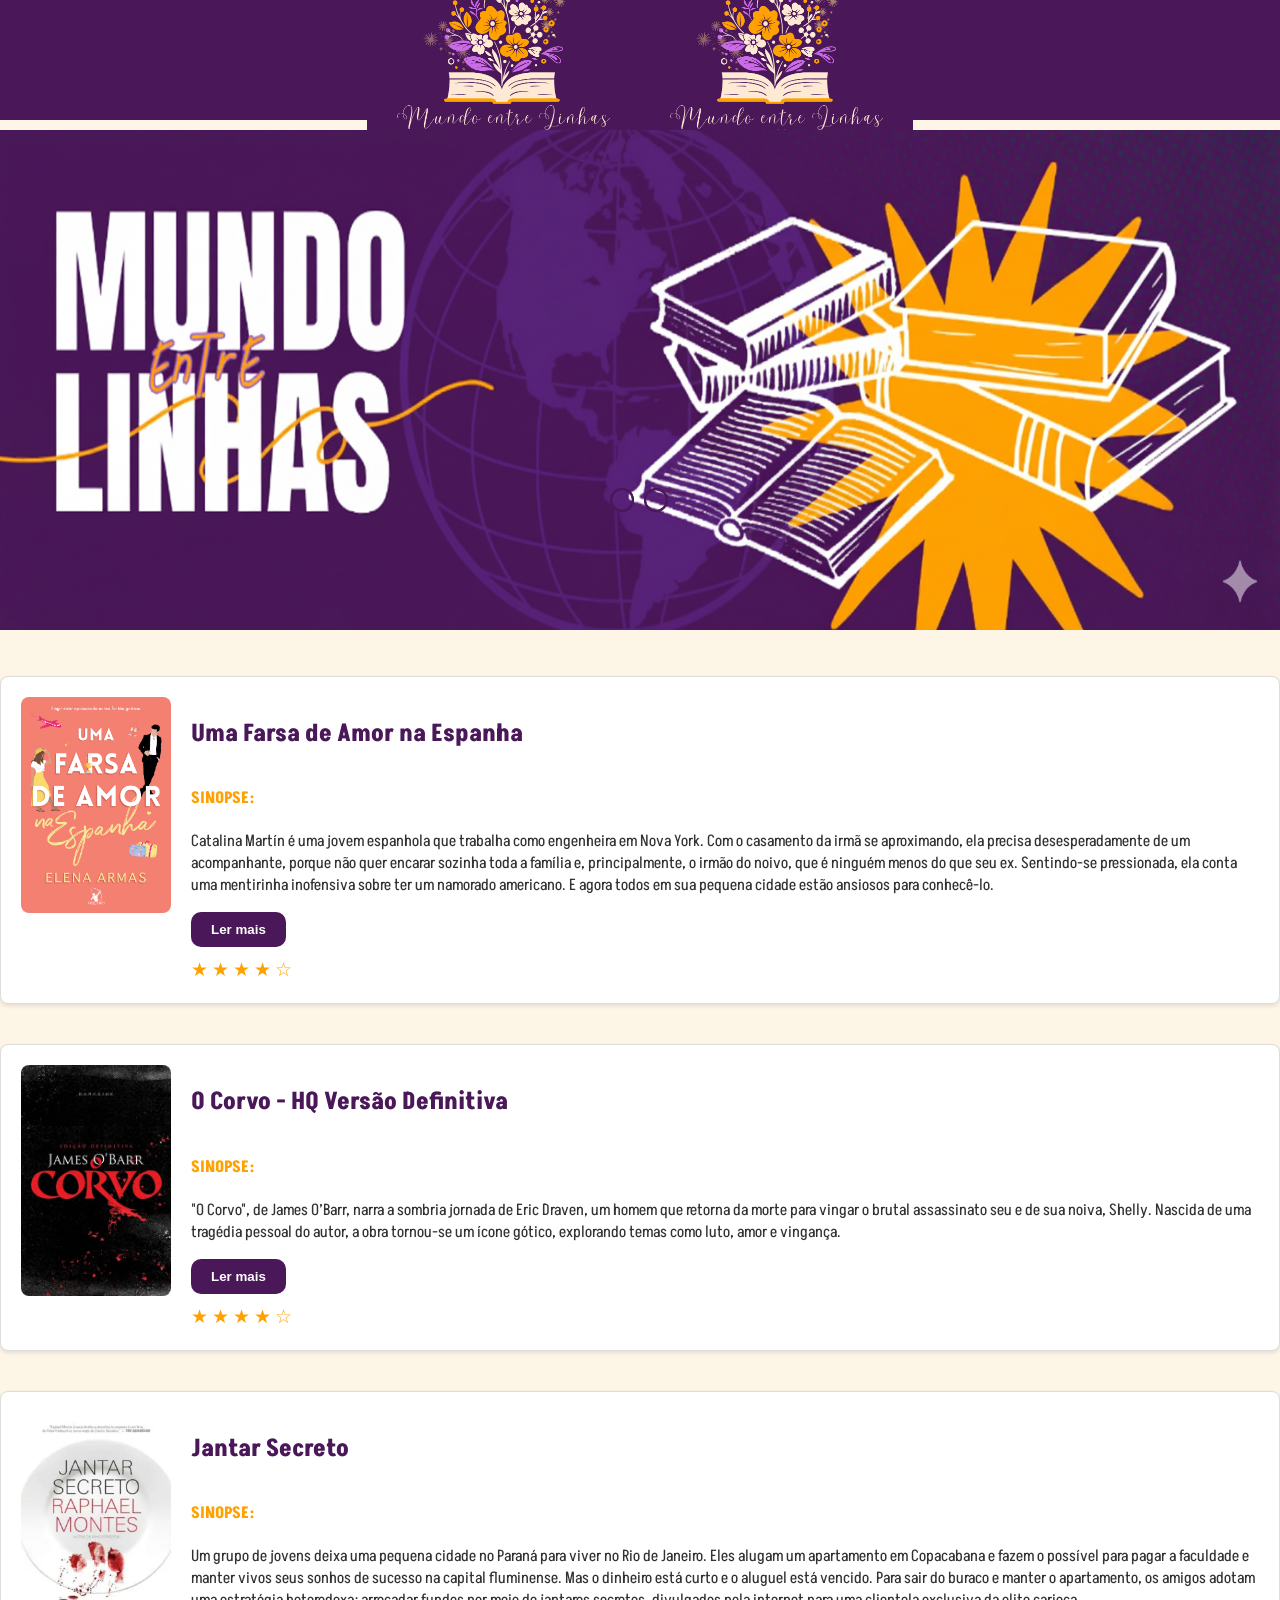
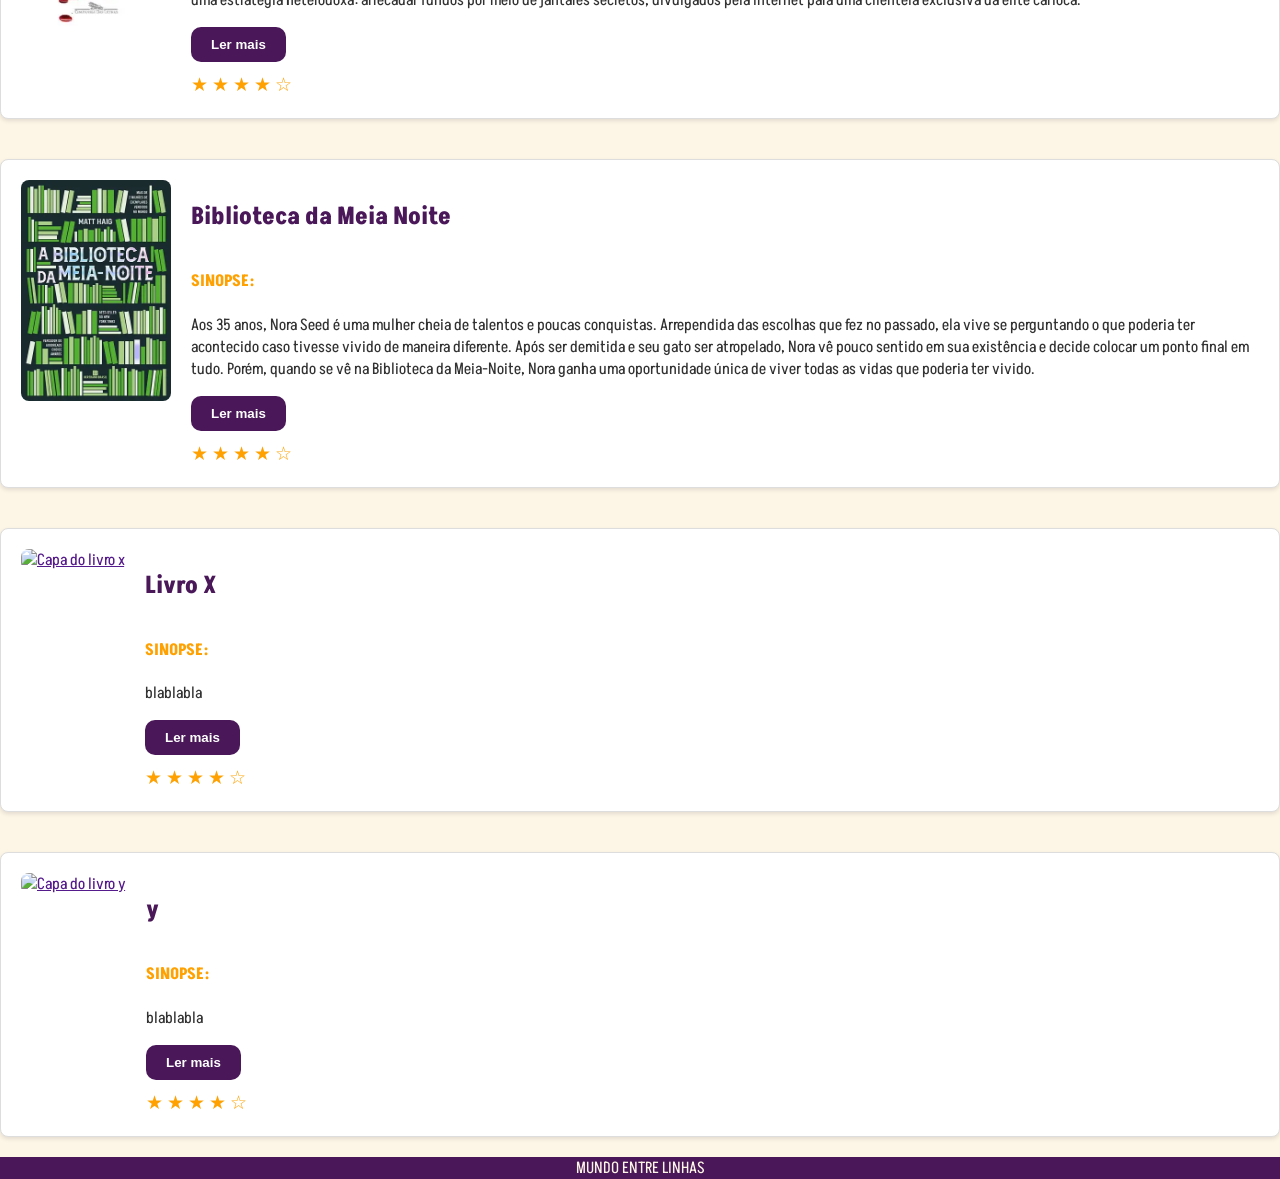
==== livros/index.html @ 753eae15 "Pagina inicial" ====
<!DOCTYPE html>
<html lang="pt-BR">
<head>
    <meta charset="UTF-8">
    <meta name="viewport" content="width=device-width, initial-scale=1.0">
    <title>Mundo Entre Linhas</title>
    <link rel="stylesheet" href="mundo.css">
    <link rel="icon" href="../img/favicon.png">  <!--FAVICON-->
</head>
<body>


    <header>
        <div class="header-content">
            <img src="../img/logo.png" alt="logoheader" class="logo">
            <img src="../img/logo.png" alt="logoheader" class="logo">
        </div>
    </header>


    <!-- Slider -->
    <section class="slider">
        <div class="slider-content">
          <input type="radio" name="btn-radio" id="radio1">
          <input type="radio" name="btn-radio" id="radio2">
          <input type="radio" name="btn-radio" id="radio3">
   
          <div class="slide-box primeiro">
            <img class="img-desktop" src="../img/Carrossel 1.png" alt="slide 1">
            <img class="img-mobile" src="../img/Carrossel 1.jpeg" alt="slide 1">
          </div>
   
          <div class="slide-box">
            <img class="img-desktop" src="../img/Carrossel 2.jpeg" alt="slide 2">
            <img class="img-mobile" src="../img/Carrossel 2.jpeg" alt="slide 2">
          </div>


          <div class="slide-box">
            <img class="img-desktop" src="../img/Carrossel.jpeg" alt="slide 3">
            <img class="img-mobile" src="../img/Carrossel.jpeg" alt="slide 3">
          </div>
   
          <div class="nav-auto">
            <div class="auto-btn1"></div>
            <div class="auto-btn2"></div>
            <div class="auto-btn3"></div>
          </div>
   
          <div class="nav-manual">
            <label for="radio1" class="manual-btn"></label>
            <label for="radio2" class="manual-btn"></label>
            <label for="radio3" class="manual-btn"></label>
          </div>
        </div>
    </section>


    <div class="container">


<!-- Primeiro livro -->
<div class="book">
    <a href="https://www.amazon.com.br/farsa-amor-Espanha-Sucesso-TikTok/dp/6555652977"><img src="../img/Uma farsa de amor na espanha.png" alt="Capa do livro Uma Farsa de Amor na Espanha"></a>
    <div class="book-content">
        <h2 class="book-title">Uma Farsa de Amor na Espanha</h2>
        <p class="book-description">
            <h4>SINOPSE:</h4>
            Catalina Martín é uma jovem espanhola que trabalha como engenheira em Nova York. Com o casamento da irmã se aproximando, ela precisa desesperadamente de um acompanhante, porque não quer encarar sozinha 
            toda a família e, principalmente, o irmão do noivo, que é ninguém menos do que seu ex.
            <span class="extra-content"> Sentindo-se pressionada, ela conta uma mentirinha inofensiva sobre ter um namorado americano. E agora todos em sua pequena cidade estão ansiosos para conhecê-lo.</span>
            <div id="aparecer" style="display: none;">Lina tem apenas um mês para encontrar alguém disposto a cruzar o Atlântico com ela e participar da sua farsa. Mesmo assim, quando Aaron Blackford, seu colega de trabalho, se candidata à vaga de namorado de faz de conta, ela se recusa a aceitar. Embora ele seja alto, charmoso e lindo de morrer, também é condescendente, exasperante e insuportável.</div>
<!--ARRUMAR O ID APARECER PARA QUE APAREÇA SÓ DEPOIS QUE A PESSOA CLICAR NO BOTÃO!-->
        </p>
        <button class="read-more" onclick='minhafuncao()'>Ler mais</button>
        <div class="stars">&#9733; &#9733; &#9733; &#9733; &#9734;</div>
    </div>
</div>
   
        <!-- Segundo livro -->
        <div class="book">
            <a href="https://www.amazon.com.br/Corvo-Edi%C3%A7%C3%A3o-Definitiva-James-Obarr/dp/859454118X"><img src="../img/O corvo.jpeg" alt="Capa do livro O Corvo"></a>
            <div class="book-content">
                <h2 class="book-title">O Corvo - HQ Versão Definitiva</h2>
                <p class="book-description">
                    <h4>SINOPSE:</h4>
                    "O Corvo", de James O’Barr, narra a sombria jornada de Eric Draven, um homem que retorna da morte para vingar o brutal assassinato seu e de sua noiva, Shelly. 
                    Nascida de uma tragédia pessoal do autor, a obra tornou-se um ícone gótico, explorando temas como luto, amor e vingança.
                    <div id="aparecer2" style="display: none;" > A mística da HQ foi amplificada pela trágica morte do ator Brandon Lee durante as filmagens da sua adaptação para o cinema. Esta "Edição Definitiva" é a versão mais completa do clássico, reunindo a história original, trinta páginas de artes inéditas e uma sequência que o autor não havia incluído na primeira publicação. 
                      É a oportunidade ideal para conhecer ou revisitar esta poderosa e melancólica história sobre a força do amor verdadeiro contra a morte.</div>
                </p>
                <button class="read-more" onclick='minhafuncao2()'>Ler mais</button>
                <div class="stars">&#9733; &#9733; &#9733; &#9733; &#9734;</div>
            </div>
        </div>
   
        <!-- Terceiro livro -->
        <div class="book">
            <a href="https://www.amazon.com.br/Jantar-secreto-Raphael-Montes/dp/8535928359/ref=mp_s_a_1_1?adgrpid=123641318521&dib=eyJ2IjoiMSJ9.0y3mmmr0ky6iMopE4E4yKA.qjTxJ8LO-Sf-I7RsNr-LJVoPY7rLSDq-4Od5zRXhsLQ&dib_tag=se&hvadid=595806521001&hvdev=m&hvlocphy=1001776&hvnetw=g&hvqmt=e&hvrand=2717986460272836372&hvtargid="><img src="../img/Jantar Secreto.webp" alt="Capa do liro Jantar Secreto"></a>
            <div class="book-content">
                <h2 class="book-title">Jantar Secreto</h2>
                <p class="book-description">
                    <h4>SINOPSE:</h4>
                    Um grupo de jovens deixa uma pequena cidade no Paraná para viver no Rio de Janeiro. Eles alugam um apartamento em Copacabana e fazem o possível para pagar a faculdade e manter vivos seus sonhos de sucesso na capital fluminense. Mas o dinheiro está curto e o aluguel está vencido. Para sair do buraco e manter o apartamento, os amigos adotam uma estratégia heterodoxa: arrecadar fundos por meio de jantares secretos, 
                    divulgados pela internet para uma clientela exclusiva da elite carioca.
                    <div id="aparecer3" style="display: none;">A partir daí, eles se envolvem em uma espiral de crimes, descobrem uma rede de contrabando de corpos, matadouros clandestinos e grã-finos excêntricos, e levam ao limite uma índole perversa que jamais imaginaram existir em cada um deles.</div>
                </p>
                <button class="read-more" onclick='minhafuncao3()'>Ler mais</button>
                <div class="stars">&#9733; &#9733; &#9733; &#9733; &#9734;</div>
            </div>
        </div>
   
        <!-- Quarto livro -->
        <div class="book">
            <a href="https://www.amazon.com.br/Biblioteca-Meia-Noite-Matt-Haig/dp/6558380544/ref=asc_df_6558380544?mcid=86588004c5d4328191f9aa81dad1d7d7&tag=googleshopp00-20&linkCode=df0&hvadid=709884550039&hvpos=&hvnetw=g&hvrand=5884955244930050721&hvpone=&hvptwo=&hvqmt=&hvdev=c&hvdvcmdl=&hvlocint=&hvlocphy=1001776&hvtargid=pla-1416461779406&psc=1&language=pt_BR&gad_source=1"><img src="../img/Biblioteca da Meia Noite.webp" alt="Capa do livro Biblioteca da Meia Noite"></a>
            <div class="book-content">  
                <h2 class="book-title">Biblioteca da Meia Noite</h2>
                <p class="book-description">
                    <h4>SINOPSE:</h4>
                    Aos 35 anos, Nora Seed é uma mulher cheia de talentos e poucas conquistas. Arrependida das escolhas que fez no passado, ela vive se perguntando o que poderia ter acontecido caso tivesse vivido de maneira diferente. Após ser demitida e seu gato ser atropelado, Nora vê pouco sentido em sua existência e decide colocar um ponto final em tudo. 
                    Porém, quando se vê na Biblioteca da Meia-Noite, Nora ganha uma oportunidade única de viver todas as vidas que poderia ter vivido.
                    <div id="aparecer4" style="display: none;">Neste lugar entre a vida e a morte, e graças à ajuda de uma velha amiga, Nora pode, finalmente, se mudar para a Austrália, reatar relacionamentos antigos – ou começar outros –, ser uma estrela do rock, uma glaciologista, uma nadadora olímpica... enfim, as opções são infinitas. 
                      Mas será que alguma dessas outras vidas é realmente melhor do que a que ela já tem?</div>
                </p>
                <button class="read-more" onclick='minhafuncao4()'>Ler mais</button>
                <div class="stars">&#9733; &#9733; &#9733; &#9733; &#9734;</div>
            </div>
        </div>
   
        <!-- Quinto livro -->
        <div class="book">
            <a href=""><img src="" alt="Capa do livro x"></a>
            <div class="book-content">
                <h2 class="book-title">Livro X</h2>
                <p class="book-description">
                    <h4>SINOPSE:</h4>
                   blablabla
                    <div id="aparecer5" style="display: none;">blabla</div>
                </p>
                <button class="read-more" onclick='minhafuncao5()'>Ler mais</button>
                <div class="stars">&#9733; &#9733; &#9733; &#9733; &#9734;</div>
            </div>
        </div>
   
        <!-- Sexto livro -->
        <div class="book">
            <a href=""><img src="" alt="Capa do livro y"></a>
            <div class="book-content">
                <h2 class="book-title">y</h2>
                <p class="book-description">
                    <h4>SINOPSE:</h4>
                    blablabla
                    <div id="aparecer6"style="display: none;">blabla</div>
                </p>
                <button class="read-more" onclick='minhafuncao6()'>Ler mais</button>
                <div class="stars">&#9733; &#9733; &#9733; &#9733; &#9734;</div>
            </div>
        </div>
   
    </div>    


   <footer>
     MUNDO ENTRE LINHAS
   </footer>


   <script>


    function minhafuncao() {
        var x = document.getElementById("aparecer");
        if (x.style.display === "none") {
          x.style.display = "block";
        } else {
          x.style.display = "none";
        }
      }


    function minhafuncao2() {
        var x = document.getElementById("aparecer2");
        if (x.style.display === "none") {
          x.style.display = "block";
        } else {
          x.style.display = "none";
        }
      }


    function minhafuncao3() {
        var x = document.getElementById("aparecer3");
        if (x.style.display === "none") {
          x.style.display = "block";
        } else {
          x.style.display = "none";
        }
      }


    function minhafuncao4() {
        var x = document.getElementById("aparecer4");
        if (x.style.display === "none") {
          x.style.display = "block";
        } else {
          x.style.display = "none";
        }
      }


    function minhafuncao5() {
        var x = document.getElementById("aparecer5");
        if (x.style.display === "none") {
          x.style.display = "block";
        } else {
          x.style.display = "none";
        }
      }


    function minhafuncao6() {
        var x = document.getElementById("aparecer6");
        if (x.style.display === "none") {
          x.style.display = "block";
        } else {
          x.style.display = "none";
        }
      }


   </script>


</body>
</html>
---- livros/mundo.css ----
@import url('https://fonts.googleapis.com/css2?family=Akshar:wght@300..700&family=Geist+Mono:wght@100..900&display=swap');

::-webkit-scrollbar {
    display: none; /* Remove a barra de rolagem */
}

body {
    /* VERSATILIDADE! */
    font-family: 'Akshar', sans-serif;
    margin: 0;
    padding: 0;
    background-color: #fdf5e6;
    color: #333;
    overflow-x: hidden;
}

header {
    background-color: #4A1859;
    color: white;
    display: flex;
    align-items: center;
    justify-content: center;
    height: 120px;
}

header h1 {
    margin: 0;
    font-size: 2.5em;
}

.header-content {
    display: flex;
    align-items: center;
}

.book {
    display: flex;
    align-items: flex-start;
    background-color: white;
    border: 1px solid #ddd;
    border-radius: 8px;
    padding: 20px;
    margin-bottom: 20px;
    margin-top: 40px;
    box-shadow: 0 2px 4px rgba(0, 0, 0, 0.1);
}

.book img {
    width: 150px;
    height: auto;
    margin-right: 20px;
    border-radius: 8px;
    transition: 500ms linear;
}

.book img:hover{top:1px; box-shadow: 5px 5px 5px #FFA100}


.book-content {
    flex: 1;
}

.book-title {
    font-size: 1.5em;
    margin-bottom: 10px;
    color: #4A1859;
}

.book-description {
    font-size: 1em;
    line-height: 1.5;
    margin-bottom: 10px;
    max-height: 100px; /* Altura limitada para esconder o conteúdo */
    overflow: hidden;  /* Esconde o conteúdo excedente */
    transition: max-height 0.3s ease; /* Transição suave */
}

.book-description.expanded {
    max-height: 500px; /* Aumenta a altura para mostrar o conteúdo completo */
}

.book:hover{top:1px; box-shadow: 5px 5px 5px #8d8d8d}

.read-more {
    border: none;
    display: inline-block;
    padding: 10px 20px;
    background-color: #4A1859;
    color: white;
    text-decoration: none;
    border-radius: 10px;
    font-weight: bold;
    cursor: pointer;
}

.read-more:hover {
    background-color: #FFA100;
}

.read-more:focus {
    outline: none; /* Remove a borda de foco */
}


.stars {
    color: #FFA100;
    font-size: 1.2em;
    margin-top: 10px;
}


h4 {
    color: #FFA100;
}

P {
    color:rgb(0, 0, 0)0;
}

.logo {
    max-height: 100%; /* Garante que a logo não exceda a altura do header */
    height: 154px; /* Tamanho inicial da logo */
    width: auto; /* Mantém as proporções da imagem */
}

.btn-aumentar {
    width: 100%;
    padding-left: 10px;
}

.btn-aumentar > i {
    color: rgb(255, 255, 255);
    font-size: 40px;
    cursor: pointer;
    text-shadow: 0 0 0.5em  #ffffff;
}

/* slider */

section.slider{
    margin-top: 10px;
    margin-bottom: 30px;
    width: 100%;
    height: auto;
    overflow: hidden;   
}

.slider-content {
    width: 400%;
    height: auto;
    display: flex;
}

.slider-content input, .img-mobile{
    display: none; 
}

.slide-box {
    width: 25%;
    height: auto;
    position: relative;
    transition: 1s;
} 

.slide-box img {
    width: 100%;
    height: 500px; 
}

.nav-manual, .nav-auto {
    position: absolute;
    width: 100%;
    margin-top: 28%;
    margin-left: 45%;
    display: flex;
    float: center;
}

.nav-manual .manual-btn, .nav-auto div{
    border: 2px solid #4A1859;
    padding: 10px;
    border-radius: 50%;
    cursor: pointer;
    transition: 0.2s;
}

.nav-manual .manual-btn:not(:last-child), .nav-auto div:not(:last-child){
    margin-right: 10px;
}

.nav-manual .manual-btn:hover {
    background-color: #FFA100;
}

#radio1:checked ~ .nav-auto .auto-btn1 {
    background-color: #FFA100;
}

#radio2:checked ~ .nav-auto .auto-btn2 {
    background-color: #FFA100;
}

#radio3:checked ~ .nav-auto .auto-btn3 {
    background-color: #FFA100;
}

#radio1:checked ~ .primeiro{
    margin-left: 0%;   
}

#radio2:checked ~ .primeiro{
    margin-left: -25%;   
}

#radio3:checked ~ .primeiro{
    margin-left: -50%;   
}

/* end of the slider */

footer {
    background-color: #4A1859;
    color: #fdf5e6;
    width: 100%;
    height: 5%;
    text-align:center;	    
 }
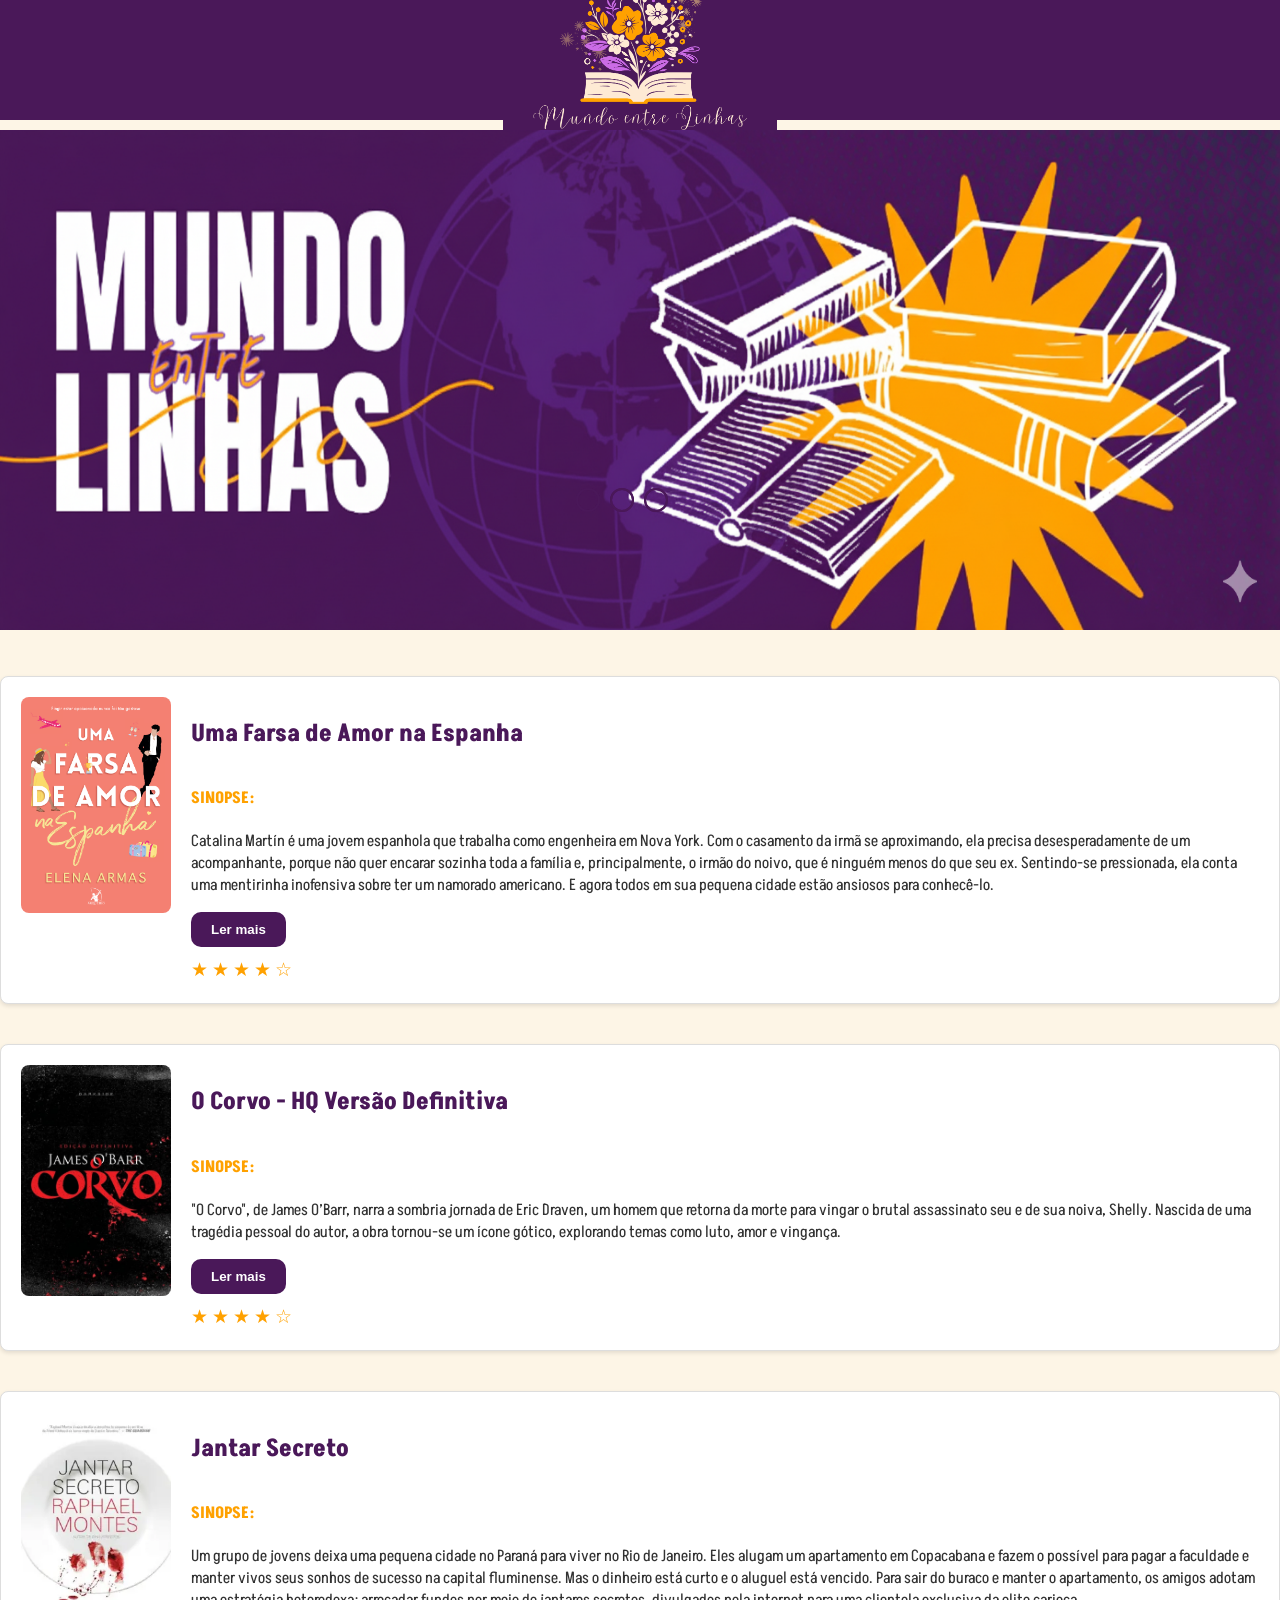
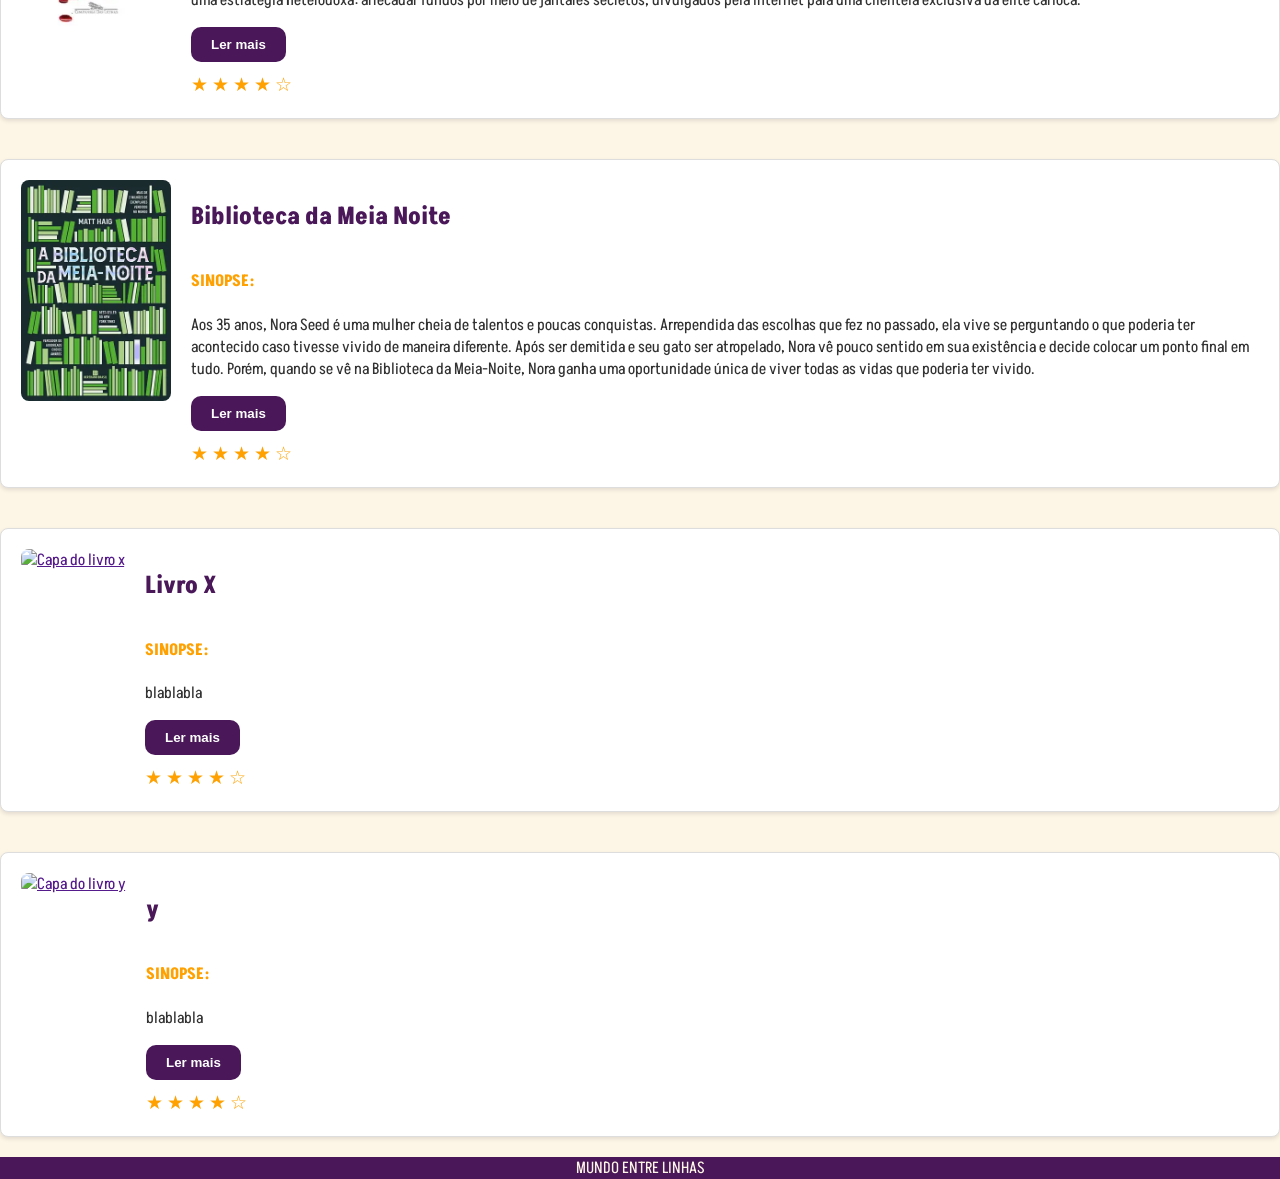
==== commit 1dcec50a: "Novas interações" ====
--- a/livros/index.html
+++ b/livros/index.html
@@ -12,7 +12,6 @@
 
     <header>
         <div class="header-content">
-            <img src="../img/logo.png" alt="logoheader" class="logo">
             <img src="../img/logo.png" alt="logoheader" class="logo">
         </div>
     </header>
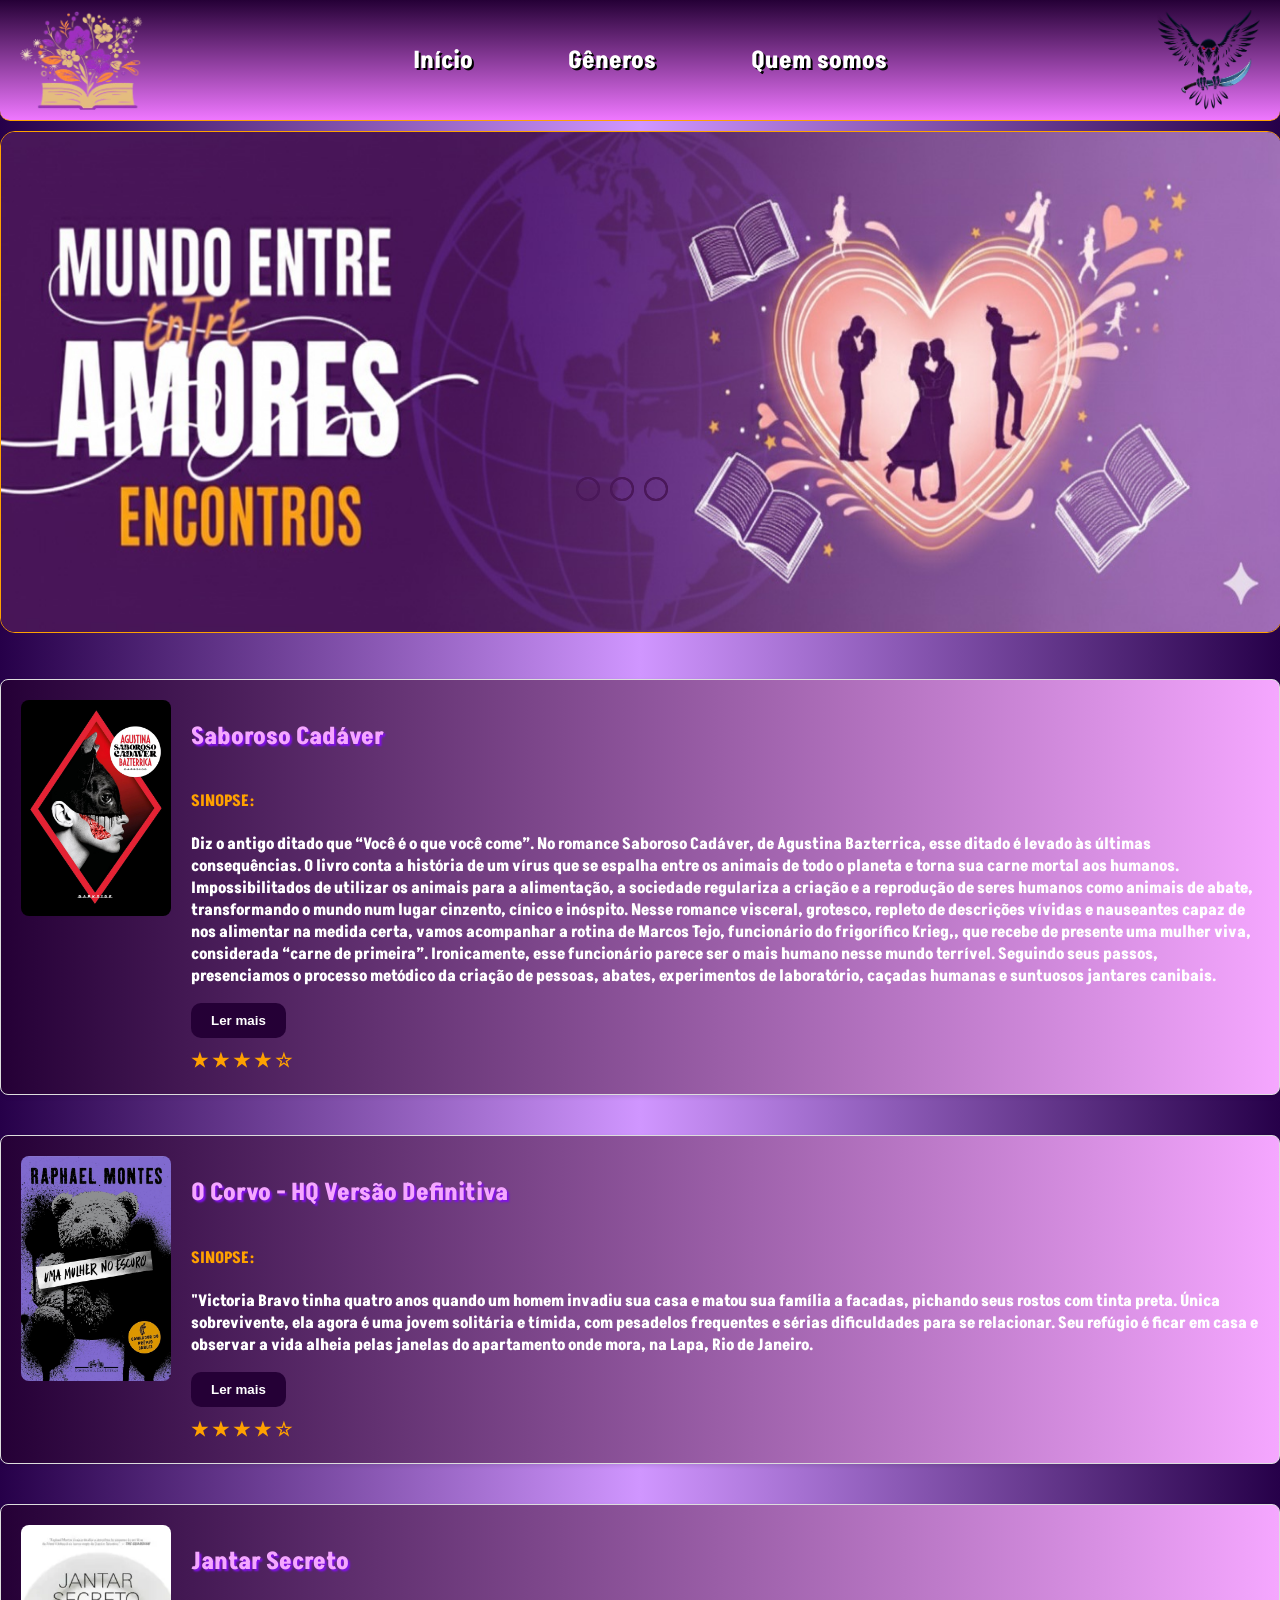
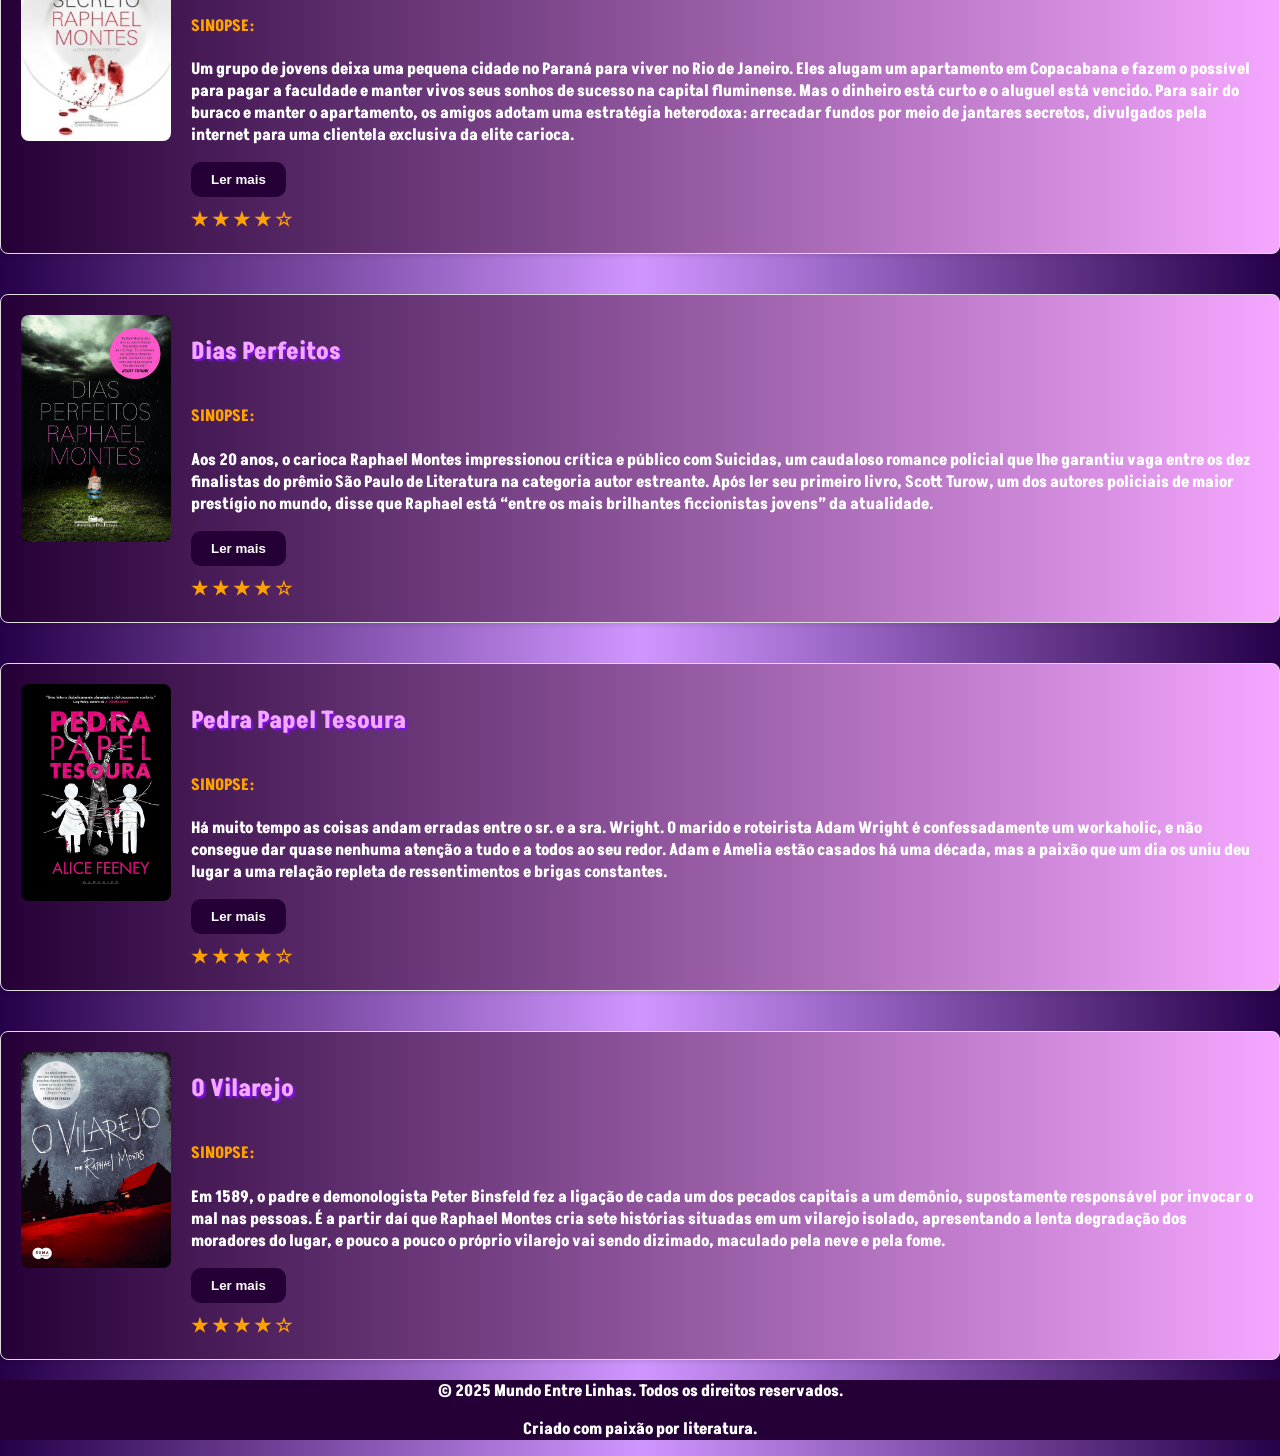
==== commit 51da0840: "Ajustes da página hqs" ====
--- a/livros/index.html
+++ b/livros/index.html
@@ -12,7 +12,20 @@
 
     <header>
         <div class="header-content">
-            <img src="../img/logo.png" alt="logoheader" class="logo">
+            <img src="../img/favicon.png" alt="logoheader" class="logo">
+          <div class="cabecalho">
+              <a href="../index.html">Início</a>
+              <div class="dropdown">
+                <a href="#" class="dropdown-btn">Gêneros</a>
+                <div class="dropdown-content">
+                    <a href="../livros/index.html">Românce</a>
+                    <a href="../livros/macabro.html">Terror</a>
+                    <a href="../livros/aventura.html">HQS</a>
+                </div>
+              </div>
+              <a href="../quem_somos/quem-somos.html">Quem somos</a>
+          </div>
+          <img src="../img/corvo.2.png" alt="logoheader" class="logo">
         </div>
     </header>
 
@@ -25,19 +38,19 @@
           <input type="radio" name="btn-radio" id="radio3">
    
           <div class="slide-box primeiro">
-            <img class="img-desktop" src="../img/Carrossel 1.png" alt="slide 1">
-            <img class="img-mobile" src="../img/Carrossel 1.jpeg" alt="slide 1">
+            <img class="img-desktop" src="../img/romance.1.jpeg" alt="slide 1">
+            <img class="img-mobile" src="../img/romance.1.jpeg" alt="slide 1">
           </div>
    
           <div class="slide-box">
-            <img class="img-desktop" src="../img/Carrossel 2.jpeg" alt="slide 2">
-            <img class="img-mobile" src="../img/Carrossel 2.jpeg" alt="slide 2">
+            <img class="img-desktop" src="../img/romance.2.jpeg" alt="slide 2">
+            <img class="img-mobile" src="../img/romance.2.jpeg" alt="slide 2">
           </div>
 
 
           <div class="slide-box">
-            <img class="img-desktop" src="../img/Carrossel.jpeg" alt="slide 3">
-            <img class="img-mobile" src="../img/Carrossel.jpeg" alt="slide 3">
+            <img class="img-desktop" src="../img/Carrossel Romance 3.png" alt="slide 3">
+            <img class="img-mobile" src="../img/Carrossel Romance 3.png" alt="slide 3">
           </div>
    
           <div class="nav-auto">
@@ -60,15 +73,14 @@
 
 <!-- Primeiro livro -->
 <div class="book">
-    <a href="https://www.amazon.com.br/farsa-amor-Espanha-Sucesso-TikTok/dp/6555652977"><img src="../img/Uma farsa de amor na espanha.png" alt="Capa do livro Uma Farsa de Amor na Espanha"></a>
+    <a href="https://www.amazon.com.br/Saboroso-Cad%C3%A1ver-Agustina-Bazterrica/dp/6555981881"><img src="../img/saboroso_cadaver.jpg" alt="Capa do livro Saboroso Cadáver"></a>
     <div class="book-content">
-        <h2 class="book-title">Uma Farsa de Amor na Espanha</h2>
+        <h2 class="book-title">Saboroso Cadáver</h2>
         <p class="book-description">
             <h4>SINOPSE:</h4>
-            Catalina Martín é uma jovem espanhola que trabalha como engenheira em Nova York. Com o casamento da irmã se aproximando, ela precisa desesperadamente de um acompanhante, porque não quer encarar sozinha 
-            toda a família e, principalmente, o irmão do noivo, que é ninguém menos do que seu ex.
-            <span class="extra-content"> Sentindo-se pressionada, ela conta uma mentirinha inofensiva sobre ter um namorado americano. E agora todos em sua pequena cidade estão ansiosos para conhecê-lo.</span>
-            <div id="aparecer" style="display: none;">Lina tem apenas um mês para encontrar alguém disposto a cruzar o Atlântico com ela e participar da sua farsa. Mesmo assim, quando Aaron Blackford, seu colega de trabalho, se candidata à vaga de namorado de faz de conta, ela se recusa a aceitar. Embora ele seja alto, charmoso e lindo de morrer, também é condescendente, exasperante e insuportável.</div>
+            Diz o antigo ditado que “Você é o que você come”. No romance Saboroso Cadáver, de Agustina Bazterrica, esse ditado é levado às últimas consequências. O livro conta a história de um vírus que se espalha entre os animais de todo o planeta e torna sua carne mortal aos humanos. Impossibilitados de utilizar os animais para a alimentação, a sociedade regulariza a criação e a reprodução de seres humanos como animais de abate, transformando o mundo num lugar cinzento, cínico e inóspito. Nesse romance visceral, grotesco, repleto de descrições vívidas e nauseantes capaz de nos alimentar na medida certa, vamos acompanhar a rotina de Marcos Tejo, funcionário do frigorífico Krieg,, que recebe de presente uma mulher viva, considerada “carne de primeira”. Ironicamente, esse funcionário parece ser o mais humano nesse mundo terrível. Seguindo seus passos, presenciamos o processo metódico da criação de pessoas, abates, experimentos de laboratório, caçadas humanas e suntuosos jantares canibais.
+            <span class="extra-content"> </span>
+            <div id="aparecer" style="display: none;">Publicado originalmente em 2017, Saboroso Cadáver ganhou o Prêmio Clarín Novela naquele mesmo ano, na Argentina. Três anos depois, a tradução americana do livro recebeu o Ladies of Horror Fiction Award como melhor romance de 2020. Além disso, de acordo com o jornal Washington Post, foi um dos melhores lançamentos de horror, ficção científica e fantasia de 2020, ao lado de Temporada de Caça, de Stephen Graham Jones.</div>
 <!--ARRUMAR O ID APARECER PARA QUE APAREÇA SÓ DEPOIS QUE A PESSOA CLICAR NO BOTÃO!-->
         </p>
         <button class="read-more" onclick='minhafuncao()'>Ler mais</button>
@@ -78,15 +90,13 @@
    
         <!-- Segundo livro -->
         <div class="book">
-            <a href="https://www.amazon.com.br/Corvo-Edi%C3%A7%C3%A3o-Definitiva-James-Obarr/dp/859454118X"><img src="../img/O corvo.jpeg" alt="Capa do livro O Corvo"></a>
+            <a href="https://www.amazon.com.br/Uma-mulher-escuro-Raphael-Montes/dp/8535931767"><img src="../img/uma_mulherno_escuro.jpg" alt="Capa do livro Uma mulher no escuro"></a>
             <div class="book-content">
                 <h2 class="book-title">O Corvo - HQ Versão Definitiva</h2>
                 <p class="book-description">
                     <h4>SINOPSE:</h4>
-                    "O Corvo", de James O’Barr, narra a sombria jornada de Eric Draven, um homem que retorna da morte para vingar o brutal assassinato seu e de sua noiva, Shelly. 
-                    Nascida de uma tragédia pessoal do autor, a obra tornou-se um ícone gótico, explorando temas como luto, amor e vingança.
-                    <div id="aparecer2" style="display: none;" > A mística da HQ foi amplificada pela trágica morte do ator Brandon Lee durante as filmagens da sua adaptação para o cinema. Esta "Edição Definitiva" é a versão mais completa do clássico, reunindo a história original, trinta páginas de artes inéditas e uma sequência que o autor não havia incluído na primeira publicação. 
-                      É a oportunidade ideal para conhecer ou revisitar esta poderosa e melancólica história sobre a força do amor verdadeiro contra a morte.</div>
+                    "Victoria Bravo tinha quatro anos quando um homem invadiu sua casa e matou sua família a facadas, pichando seus rostos com tinta preta. Única sobrevivente, ela agora é uma jovem solitária e tímida, com pesadelos frequentes e sérias dificuldades para se relacionar. Seu refúgio é ficar em casa e observar a vida alheia pelas janelas do apartamento onde mora, na Lapa, Rio de Janeiro.
+                    <div id="aparecer2" style="display: none;" > Mas o passado bate à sua porta, e ela não sabe mais em quem pode confiar. Obrigada a enfrentar sua própria tragédia, Victoria embarca em uma jornada de amadurecimento e descoberta que a levará a zonas obscuras, mas também revelará as possibilidades do amor. Um psiquiatra, um amigo feito pela internet e um possível namorado ― qual dos três homens está usando tudo o que sabe para aterrorizar a vida de Vic? E o que afinal ele quer com ela?</div>
                 </p>
                 <button class="read-more" onclick='minhafuncao2()'>Ler mais</button>
                 <div class="stars">&#9733; &#9733; &#9733; &#9733; &#9734;</div>
@@ -95,7 +105,7 @@
    
         <!-- Terceiro livro -->
         <div class="book">
-            <a href="https://www.amazon.com.br/Jantar-secreto-Raphael-Montes/dp/8535928359/ref=mp_s_a_1_1?adgrpid=123641318521&dib=eyJ2IjoiMSJ9.0y3mmmr0ky6iMopE4E4yKA.qjTxJ8LO-Sf-I7RsNr-LJVoPY7rLSDq-4Od5zRXhsLQ&dib_tag=se&hvadid=595806521001&hvdev=m&hvlocphy=1001776&hvnetw=g&hvqmt=e&hvrand=2717986460272836372&hvtargid="><img src="../img/Jantar Secreto.webp" alt="Capa do liro Jantar Secreto"></a>
+            <a href="https://www.amazon.com.br/Jantar-secreto-Raphael-Montes/dp/8535928359"><img src="../img/Jantar Secreto.webp" alt="Capa do liro Jantar Secreto"></a>
             <div class="book-content">
                 <h2 class="book-title">Jantar Secreto</h2>
                 <p class="book-description">
@@ -111,15 +121,14 @@
    
         <!-- Quarto livro -->
         <div class="book">
-            <a href="https://www.amazon.com.br/Biblioteca-Meia-Noite-Matt-Haig/dp/6558380544/ref=asc_df_6558380544?mcid=86588004c5d4328191f9aa81dad1d7d7&tag=googleshopp00-20&linkCode=df0&hvadid=709884550039&hvpos=&hvnetw=g&hvrand=5884955244930050721&hvpone=&hvptwo=&hvqmt=&hvdev=c&hvdvcmdl=&hvlocint=&hvlocphy=1001776&hvtargid=pla-1416461779406&psc=1&language=pt_BR&gad_source=1"><img src="../img/Biblioteca da Meia Noite.webp" alt="Capa do livro Biblioteca da Meia Noite"></a>
+            <a href="https://www.amazon.com.br/Dias-perfeitos-Raphael-Montes/dp/8535924019"><img src="../img/dias_perfeitos.jpg" alt="Capa do livro Dias perfeitos"></a>
             <div class="book-content">  
-                <h2 class="book-title">Biblioteca da Meia Noite</h2>
-                <p class="book-description">
-                    <h4>SINOPSE:</h4>
-                    Aos 35 anos, Nora Seed é uma mulher cheia de talentos e poucas conquistas. Arrependida das escolhas que fez no passado, ela vive se perguntando o que poderia ter acontecido caso tivesse vivido de maneira diferente. Após ser demitida e seu gato ser atropelado, Nora vê pouco sentido em sua existência e decide colocar um ponto final em tudo. 
-                    Porém, quando se vê na Biblioteca da Meia-Noite, Nora ganha uma oportunidade única de viver todas as vidas que poderia ter vivido.
-                    <div id="aparecer4" style="display: none;">Neste lugar entre a vida e a morte, e graças à ajuda de uma velha amiga, Nora pode, finalmente, se mudar para a Austrália, reatar relacionamentos antigos – ou começar outros –, ser uma estrela do rock, uma glaciologista, uma nadadora olímpica... enfim, as opções são infinitas. 
-                      Mas será que alguma dessas outras vidas é realmente melhor do que a que ela já tem?</div>
+                <h2 class="book-title">Dias Perfeitos</h2>
+                <p class="book-description">
+                    <h4>SINOPSE:</h4>
+                    Aos 20 anos, o carioca Raphael Montes impressionou crítica e público com Suicidas, um caudaloso romance policial que lhe garantiu vaga entre os dez finalistas do prêmio São Paulo de Literatura na categoria autor estreante. Após ler seu primeiro livro, Scott Turow, um dos autores policiais de maior prestígio no mundo, disse que Raphael está “entre os mais brilhantes ficcionistas jovens” da atualidade. 
+                    <div id="aparecer4" style="display: none;">Ele certamente redefinirá a literatura policial brasileira e vai surgir como uma figura da cena literária mundial.” Agora, aos 23 anos, ele lança seu segundo livro, Dias perfeitos, romance que confirma seu talento e certamente vai expandir sua já considerável cota de fãs.
+O protagonista do livro é Téo, um jovem e solitário estudante de medicina que divide seu tempo entre cuidar da mãe paraplégica e dissecar cadáveres nas aulas de anatomia.</div>
                 </p>
                 <button class="read-more" onclick='minhafuncao4()'>Ler mais</button>
                 <div class="stars">&#9733; &#9733; &#9733; &#9733; &#9734;</div>
@@ -128,13 +137,13 @@
    
         <!-- Quinto livro -->
         <div class="book">
-            <a href=""><img src="" alt="Capa do livro x"></a>
-            <div class="book-content">
-                <h2 class="book-title">Livro X</h2>
-                <p class="book-description">
-                    <h4>SINOPSE:</h4>
-                   blablabla
-                    <div id="aparecer5" style="display: none;">blabla</div>
+            <a href="https://www.amazon.com.br/Pedra-Papel-Tesoura-Alice-Feeney/dp/6555983574"><img src="../img/pedra_papel_tesoura.jpg" alt="Capa do livro x"></a>
+            <div class="book-content">
+                <h2 class="book-title">Pedra Papel Tesoura</h2>
+                <p class="book-description">
+                    <h4>SINOPSE:</h4>
+                   Há muito tempo as coisas andam erradas entre o sr. e a sra. Wright. O marido e roteirista Adam Wright é confessadamente um workaholic, e não consegue dar quase nenhuma atenção a tudo e a todos ao seu redor. Adam e Amelia estão casados há uma década, mas a paixão que um dia os uniu deu lugar a uma relação repleta de ressentimentos e brigas constantes.
+                    <div id="aparecer5" style="display: none;">Determinados a dar uma última chance ao casamento, eles decidem passar um fim de semana romântico em um lugar aconchegante, bucólico e nada comum. No entanto, o que seria um retiro de reencontro se transforma em uma tempestade de neve onde perdemos a visibilidade diante de um jogo de ressentimentos, segredos e obsessão. Prepare-se para uma leitura eletrizante, onde nada é o que parece ser.</div>
                 </p>
                 <button class="read-more" onclick='minhafuncao5()'>Ler mais</button>
                 <div class="stars">&#9733; &#9733; &#9733; &#9733; &#9734;</div>
@@ -143,13 +152,13 @@
    
         <!-- Sexto livro -->
         <div class="book">
-            <a href=""><img src="" alt="Capa do livro y"></a>
-            <div class="book-content">
-                <h2 class="book-title">y</h2>
-                <p class="book-description">
-                    <h4>SINOPSE:</h4>
-                    blablabla
-                    <div id="aparecer6"style="display: none;">blabla</div>
+            <a href="https://www.amazon.com.br/vilarejo-Raphael-Montes/dp/8581053041"><img src="../img/vilarejo.jpg" alt="Capa do livro y"></a>
+            <div class="book-content">
+                <h2 class="book-title">O Vilarejo</h2>
+                <p class="book-description">
+                    <h4>SINOPSE:</h4>
+                    Em 1589, o padre e demonologista Peter Binsfeld fez a ligação de cada um dos pecados capitais a um demônio, supostamente responsável por invocar o mal nas pessoas. É a partir daí que Raphael Montes cria sete histórias situadas em um vilarejo isolado, apresentando a lenta degradação dos moradores do lugar, e pouco a pouco o próprio vilarejo vai sendo dizimado, maculado pela neve e pela fome.
+                    <div id="aparecer6"style="display: none;">As histórias podem ser lidas em qualquer ordem, sem prejuízo de sua compreensão, mas se relacionam de maneira complexa, de modo que ao término da leitura as narrativas convergem para uma única e surpreendente conclusão.</div>
                 </p>
                 <button class="read-more" onclick='minhafuncao6()'>Ler mais</button>
                 <div class="stars">&#9733; &#9733; &#9733; &#9733; &#9734;</div>
@@ -159,76 +168,39 @@
     </div>    
 
 
-   <footer>
-     MUNDO ENTRE LINHAS
+   <footer class="site-footer">
+        <p>© 2025 Mundo Entre Linhas. Todos os direitos reservados.</p>
+        <p>Criado com paixão por literatura.</p>
    </footer>
-
-
-   <script>
-
-
-    function minhafuncao() {
-        var x = document.getElementById("aparecer");
-        if (x.style.display === "none") {
-          x.style.display = "block";
-        } else {
-          x.style.display = "none";
-        }
-      }
-
-
-    function minhafuncao2() {
-        var x = document.getElementById("aparecer2");
-        if (x.style.display === "none") {
-          x.style.display = "block";
-        } else {
-          x.style.display = "none";
-        }
-      }
-
-
-    function minhafuncao3() {
-        var x = document.getElementById("aparecer3");
-        if (x.style.display === "none") {
-          x.style.display = "block";
-        } else {
-          x.style.display = "none";
-        }
-      }
-
-
-    function minhafuncao4() {
-        var x = document.getElementById("aparecer4");
-        if (x.style.display === "none") {
-          x.style.display = "block";
-        } else {
-          x.style.display = "none";
-        }
-      }
-
-
-    function minhafuncao5() {
-        var x = document.getElementById("aparecer5");
-        if (x.style.display === "none") {
-          x.style.display = "block";
-        } else {
-          x.style.display = "none";
-        }
-      }
-
-
-    function minhafuncao6() {
-        var x = document.getElementById("aparecer6");
-        if (x.style.display === "none") {
-          x.style.display = "block";
-        } else {
-          x.style.display = "none";
-        }
-      }
-
-
-   </script>
-
+   
+
+
+   <script src="../script.js"></script>
+   <div class="hearts-container"></div>
+   
+  <script> const container = document.querySelector('.hearts-container');
+
+function createHeart() {
+  const heart = document.createElement('div');
+  heart.classList.add('heart');
+  heart.textContent = '❤';
+
+  // posição e tamanho aleatórios
+  heart.style.left = Math.random() * 100 + 'vw';
+  heart.style.fontSize = 15 + Math.random() * 25 + 'px';
+  heart.style.animationDuration = 4 + Math.random() * 3 + 's';
+  heart.style.opacity = Math.random();
+
+  container.appendChild(heart);
+
+ 
+  setTimeout(() => {
+    heart.remove();
+  }, 7000);
+}
+
+// criar corações infinitamente
+setInterval(createHeart, 100);</script>
 
 </body>
-</html>
+</html>
--- a/livros/mundo.css
+++ b/livros/mundo.css
@@ -9,18 +9,102 @@
     font-family: 'Akshar', sans-serif;
     margin: 0;
     padding: 0;
-    background-color: #fdf5e6;
-    color: #333;
+    background: linear-gradient( to right, #260049, #d096ff, #260049);
+    color: #ffffff;
+    font-weight: bold;
     overflow-x: hidden;
 }
 
 header {
-    background-color: #4A1859;
-    color: white;
-    display: flex;
-    align-items: center;
-    justify-content: center;
-    height: 120px;
+    background:linear-gradient( #250036, #ef77ff); /* Cor de fundo roxa. */
+    border-bottom-left-radius: 10px; /* Arredonda o canto inferior esquerdo. */
+    border-bottom-right-radius: 10px; /* Arredonda o canto inferior direito. */
+    color: white; /* Cor do texto. */
+    display: flex; /* Habilita o layout flexbox para alinhar os itens. */
+    align-items: center; /* Alinha os itens verticalmente ao centro. */
+    justify-content: space-between; /* Distribui o espaço entre os itens. */
+    border-bottom: solid 1.5px #ffa100; /* Adiciona uma borda laranja na parte inferior. */
+    height: 120px; /* Define a altura fixa do cabeçalho. */
+    text-shadow: #000000 2px 2px; /* Adiciona uma sombra ao texto. */
+}
+
+.cabecalho {
+    color: #ffffff; /* Cor do texto. */
+    padding: 10px; /* Espaçamento interno. */
+    display: flex; /* Organiza os links em linha. */
+    align-items: center; /* Alinha os links verticalmente. */
+    justify-content: center; /* Alinha os links horizontalmente. */
+    font-size: 1.5em; /* Tamanho da fonte. */
+    font-weight: bold; /* Deixa o texto em negrito. */
+    margin-right: 50px; /* Margens para posicionamento. */
+    margin-left: 10px;
+    border-radius: 15px; /* Arredonda as bordas. */
+    margin: 250px;
+    gap: 80px; /* Espaço entre os links. */
+}
+
+.dropdown{
+    position: relative;
+    display: inline-block;
+    border-radius: 15px;
+}
+
+.dropdown-btn{
+    color: #fff;
+    text-decoration: none;
+    padding: 10px 15px;
+    font-weight: bold;
+    cursor: pointer;
+}
+
+.dropdown-content{
+    display: none;
+    position: absolute;
+    backdrop-filter: blur(3px);
+    min-width: 160px;
+    border-radius: 5px;
+    box-shadow: 0 3px 8px rgba(0, 0, 0, 0.3);
+    z-index: 999;
+}
+
+.dropdown-content a{
+    color: #fff;
+    padding: 10px;
+    text-decoration: none;
+    display: block;
+    
+}
+
+.dropdown-content a:hover{
+    background-color: #f5a7ff;
+    border-radius: 15px;
+}
+
+.show{
+    display: block;
+    animation: fadeIn 0.2 ease-in-out;
+}
+
+@keyframes fadeIn {
+    from{ opacity: 0; transform: translateY(-5px);}
+    to{ opacity: 1; transform: translateY(0);} 
+}
+
+header a {
+    color: white; /* Cor do texto. */
+    text-decoration: none; /* Adiciona sublinhado. */
+}
+
+/* Estilo para links já visitados. */
+header a:visited {
+    color: rgb(255, 255, 255);
+}
+
+/* Efeito ao passar o mouse sobre os links. */
+header a:hover {
+    color: #fda31c; /* Muda a cor do texto. */
+    transform: scale(1.1); /* Aumenta o tamanho do link. */
+    transition: 180ms ease-in; /* Define uma transição suave para o efeito. */
 }
 
 header h1 {
@@ -29,14 +113,19 @@
 }
 
 .header-content {
-    display: flex;
-    align-items: center;
+   display: flex; /* Usa flexbox para alinhar os itens. */
+    align-items: center; /* Alinha verticalmente ao centro. */
+    justify-content: space-evenly; /* Distribui o espaço igualmente. */
+    gap: 10px; /* Espaço entre os elementos. */
+    text-align: center; /* Centraliza o texto. */
+    margin: 0 auto; /* Centraliza o container na página. */
+
 }
 
 .book {
     display: flex;
     align-items: flex-start;
-    background-color: white;
+    background: linear-gradient( to right,  #250036, #f5a7ff);
     border: 1px solid #ddd;
     border-radius: 8px;
     padding: 20px;
@@ -50,8 +139,8 @@
     height: auto;
     margin-right: 20px;
     border-radius: 8px;
-    transition: 500ms linear;
-}
+}
+
 
 .book img:hover{top:1px; box-shadow: 5px 5px 5px #FFA100}
 
@@ -63,7 +152,8 @@
 .book-title {
     font-size: 1.5em;
     margin-bottom: 10px;
-    color: #4A1859;
+    color: #f5a7ff;
+    text-shadow: #810eec 2px 2px 2px;
 }
 
 .book-description {
@@ -79,13 +169,13 @@
     max-height: 500px; /* Aumenta a altura para mostrar o conteúdo completo */
 }
 
-.book:hover{top:1px; box-shadow: 5px 5px 5px #8d8d8d}
+.book:hover{top:3px; box-shadow: 5px 5px 5px #c74747}
 
 .read-more {
     border: none;
     display: inline-block;
     padding: 10px 20px;
-    background-color: #4A1859;
+    background-color: #250036;
     color: white;
     text-decoration: none;
     border-radius: 10px;
@@ -94,7 +184,7 @@
 }
 
 .read-more:hover {
-    background-color: #FFA100;
+    background-color: #ba43ff;
 }
 
 .read-more:focus {
@@ -118,9 +208,9 @@
 }
 
 .logo {
-    max-height: 100%; /* Garante que a logo não exceda a altura do header */
-    height: 154px; /* Tamanho inicial da logo */
-    width: auto; /* Mantém as proporções da imagem */
+    max-height: 100%; /* Garante que a logo não exceda a altura do header. */
+    height: 100px; /* Altura da logo. */
+    width: auto; /* Mantém a proporção da imagem. */
 }
 
 .btn-aumentar {
@@ -165,12 +255,14 @@
 .slide-box img {
     width: 100%;
     height: 500px; 
+    border: solid 1px #FFA100;
+    border-radius: 15px;
 }
 
 .nav-manual, .nav-auto {
     position: absolute;
     width: 100%;
-    margin-top: 28%;
+    margin-top: 27%;
     margin-left: 45%;
     display: flex;
     float: center;
@@ -219,9 +311,41 @@
 /* end of the slider */
 
 footer {
-    background-color: #4A1859;
-    color: #fdf5e6;
+    background-color: #250036;
+    color: #ffffff;
     width: 100%;
     height: 5%;
     text-align:center;	    
- }+ }
+
+ .hearts-container {
+  position: fixed;
+  top: 0;
+  left: 0;
+  width: 100%;
+  height: 100%;
+  overflow: hidden;
+  z-index: -1; 
+  pointer-events: none;
+}
+
+.heart {
+  position: absolute;
+  bottom: -50px;
+  color: rgba(255, 60, 138, 0.945);
+  font-size: 20px;
+  animation: rise 5s linear forwards;
+  filter: drop-shadow(0 0 6px rgba(245, 0, 98, 0.5));
+}
+
+@keyframes rise {
+  0% {
+    transform: translateY(0) scale(1) rotate(0deg);
+    opacity: 1;
+  }
+  100% {
+    transform: translateY(-110vh) scale(1.5) rotate(360deg);
+    opacity: 0;
+  }
+}
+
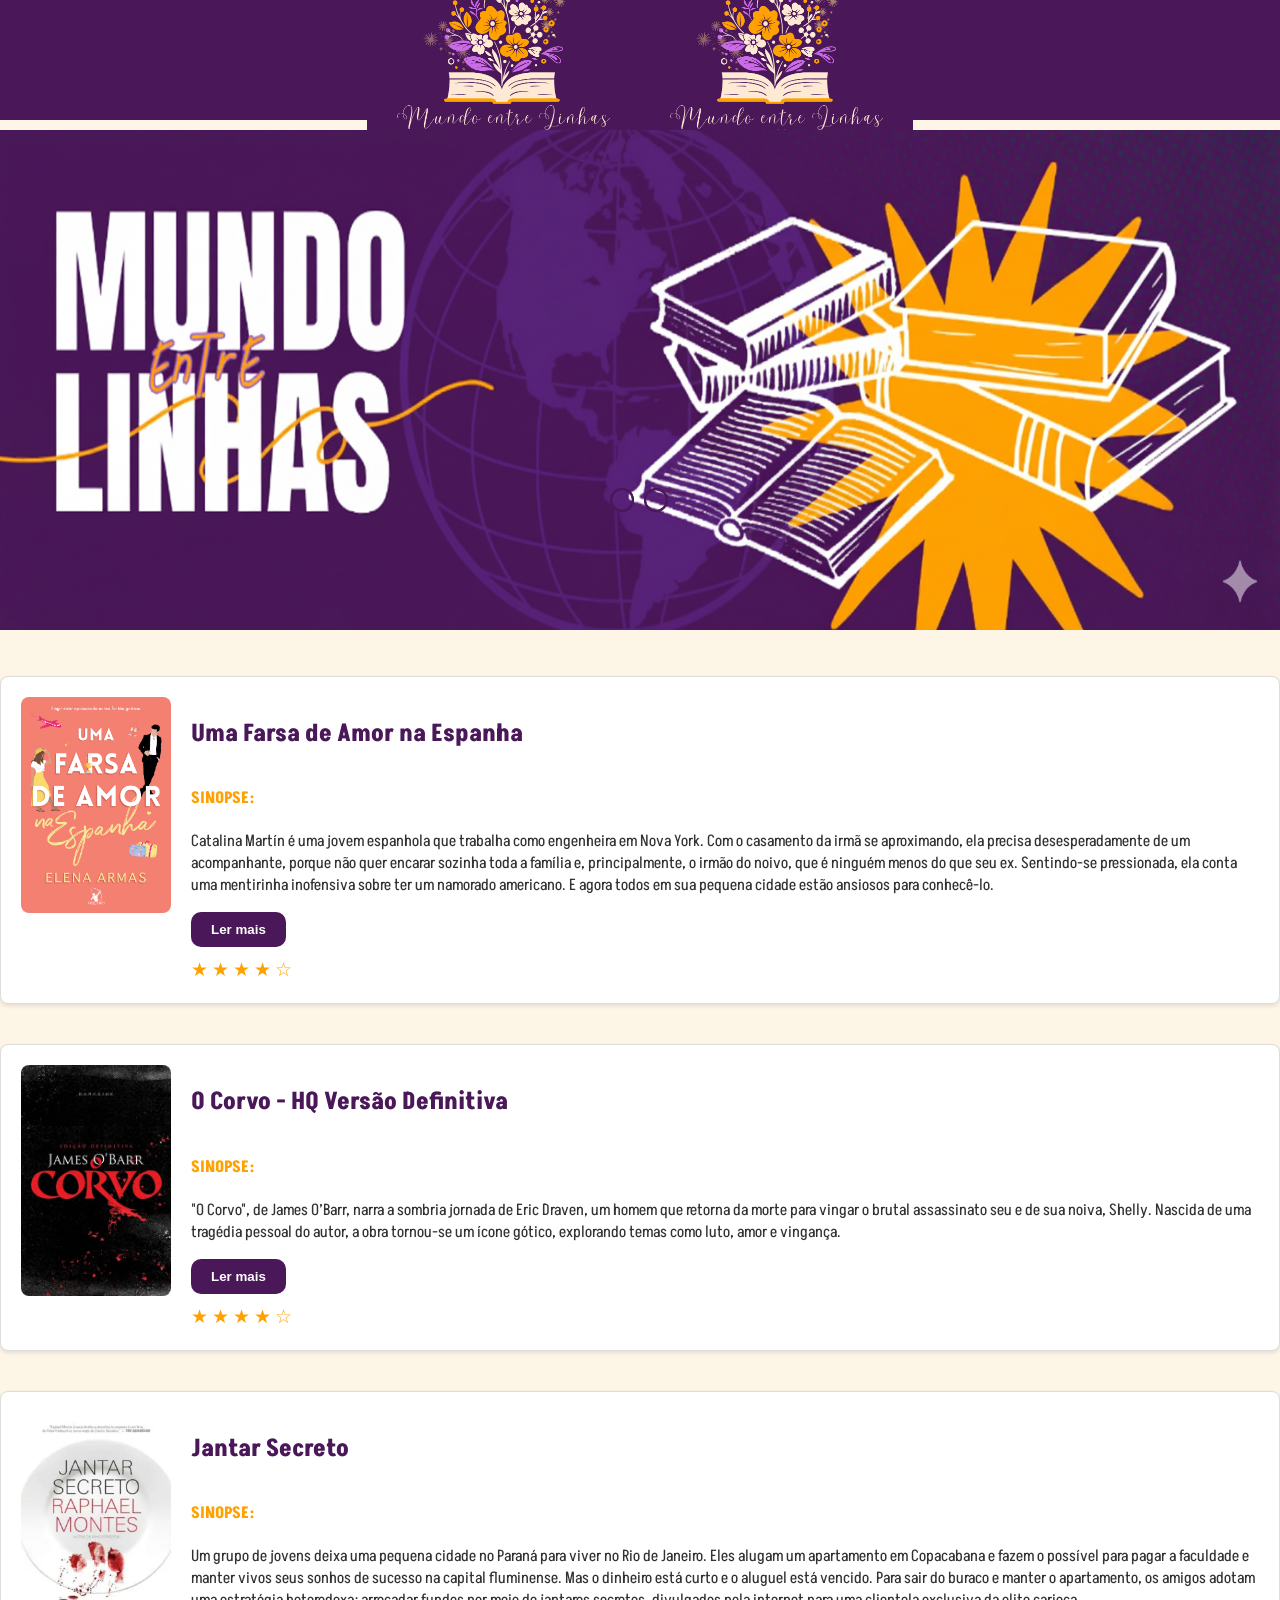
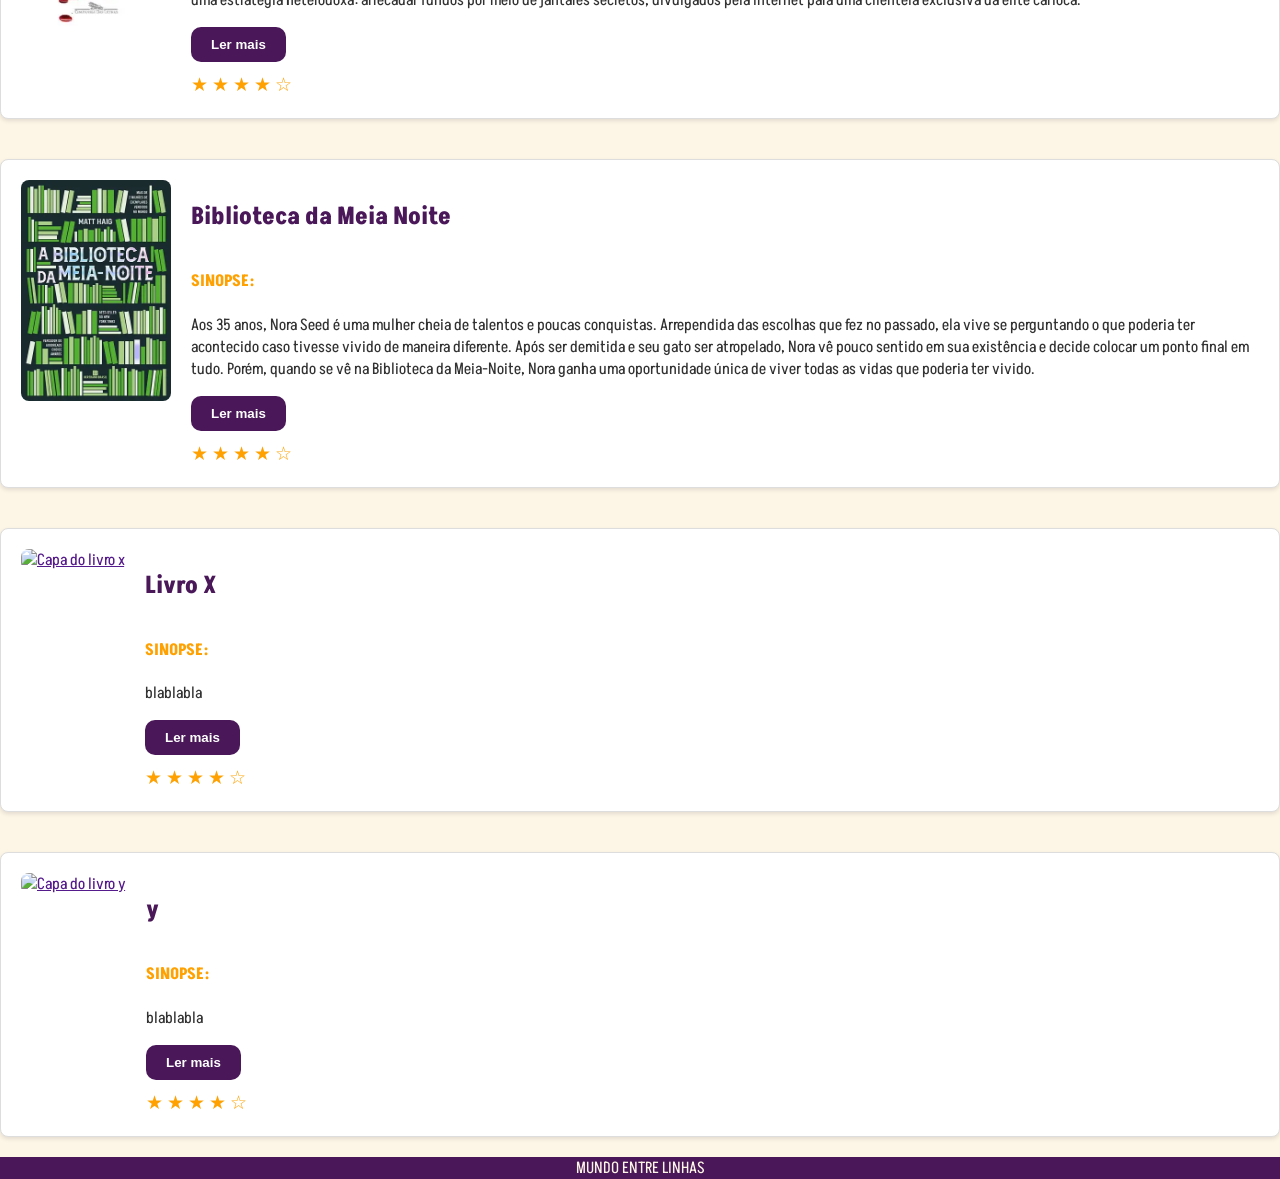
==== commit 30ed0c5a: "Menu interativo" ====
--- a/livros/index.html
+++ b/livros/index.html
@@ -12,20 +12,8 @@
 
     <header>
         <div class="header-content">
-            <img src="../img/favicon.png" alt="logoheader" class="logo">
-          <div class="cabecalho">
-              <a href="../index.html">Início</a>
-              <div class="dropdown">
-                <a href="#" class="dropdown-btn">Gêneros</a>
-                <div class="dropdown-content">
-                    <a href="../livros/index.html">Românce</a>
-                    <a href="../livros/macabro.html">Terror</a>
-                    <a href="../livros/aventura.html">HQS</a>
-                </div>
-              </div>
-              <a href="../quem_somos/quem-somos.html">Quem somos</a>
-          </div>
-          <img src="../img/corvo.2.png" alt="logoheader" class="logo">
+            <img src="../img/logo.png" alt="logoheader" class="logo">
+            <img src="../img/logo.png" alt="logoheader" class="logo">
         </div>
     </header>
 
@@ -38,19 +26,19 @@
           <input type="radio" name="btn-radio" id="radio3">
    
           <div class="slide-box primeiro">
-            <img class="img-desktop" src="../img/romance.1.jpeg" alt="slide 1">
-            <img class="img-mobile" src="../img/romance.1.jpeg" alt="slide 1">
+            <img class="img-desktop" src="../img/Carrossel 1.png" alt="slide 1">
+            <img class="img-mobile" src="../img/Carrossel 1.jpeg" alt="slide 1">
           </div>
    
           <div class="slide-box">
-            <img class="img-desktop" src="../img/romance.2.jpeg" alt="slide 2">
-            <img class="img-mobile" src="../img/romance.2.jpeg" alt="slide 2">
+            <img class="img-desktop" src="../img/Carrossel 2.jpeg" alt="slide 2">
+            <img class="img-mobile" src="../img/Carrossel 2.jpeg" alt="slide 2">
           </div>
 
 
           <div class="slide-box">
-            <img class="img-desktop" src="../img/Carrossel Romance 3.png" alt="slide 3">
-            <img class="img-mobile" src="../img/Carrossel Romance 3.png" alt="slide 3">
+            <img class="img-desktop" src="../img/Carrossel.jpeg" alt="slide 3">
+            <img class="img-mobile" src="../img/Carrossel.jpeg" alt="slide 3">
           </div>
    
           <div class="nav-auto">
@@ -73,14 +61,15 @@
 
 <!-- Primeiro livro -->
 <div class="book">
-    <a href="https://www.amazon.com.br/Saboroso-Cad%C3%A1ver-Agustina-Bazterrica/dp/6555981881"><img src="../img/saboroso_cadaver.jpg" alt="Capa do livro Saboroso Cadáver"></a>
+    <a href="https://www.amazon.com.br/farsa-amor-Espanha-Sucesso-TikTok/dp/6555652977"><img src="../img/Uma farsa de amor na espanha.png" alt="Capa do livro Uma Farsa de Amor na Espanha"></a>
     <div class="book-content">
-        <h2 class="book-title">Saboroso Cadáver</h2>
+        <h2 class="book-title">Uma Farsa de Amor na Espanha</h2>
         <p class="book-description">
             <h4>SINOPSE:</h4>
-            Diz o antigo ditado que “Você é o que você come”. No romance Saboroso Cadáver, de Agustina Bazterrica, esse ditado é levado às últimas consequências. O livro conta a história de um vírus que se espalha entre os animais de todo o planeta e torna sua carne mortal aos humanos. Impossibilitados de utilizar os animais para a alimentação, a sociedade regulariza a criação e a reprodução de seres humanos como animais de abate, transformando o mundo num lugar cinzento, cínico e inóspito. Nesse romance visceral, grotesco, repleto de descrições vívidas e nauseantes capaz de nos alimentar na medida certa, vamos acompanhar a rotina de Marcos Tejo, funcionário do frigorífico Krieg,, que recebe de presente uma mulher viva, considerada “carne de primeira”. Ironicamente, esse funcionário parece ser o mais humano nesse mundo terrível. Seguindo seus passos, presenciamos o processo metódico da criação de pessoas, abates, experimentos de laboratório, caçadas humanas e suntuosos jantares canibais.
-            <span class="extra-content"> </span>
-            <div id="aparecer" style="display: none;">Publicado originalmente em 2017, Saboroso Cadáver ganhou o Prêmio Clarín Novela naquele mesmo ano, na Argentina. Três anos depois, a tradução americana do livro recebeu o Ladies of Horror Fiction Award como melhor romance de 2020. Além disso, de acordo com o jornal Washington Post, foi um dos melhores lançamentos de horror, ficção científica e fantasia de 2020, ao lado de Temporada de Caça, de Stephen Graham Jones.</div>
+            Catalina Martín é uma jovem espanhola que trabalha como engenheira em Nova York. Com o casamento da irmã se aproximando, ela precisa desesperadamente de um acompanhante, porque não quer encarar sozinha 
+            toda a família e, principalmente, o irmão do noivo, que é ninguém menos do que seu ex.
+            <span class="extra-content"> Sentindo-se pressionada, ela conta uma mentirinha inofensiva sobre ter um namorado americano. E agora todos em sua pequena cidade estão ansiosos para conhecê-lo.</span>
+            <div id="aparecer" style="display: none;">Lina tem apenas um mês para encontrar alguém disposto a cruzar o Atlântico com ela e participar da sua farsa. Mesmo assim, quando Aaron Blackford, seu colega de trabalho, se candidata à vaga de namorado de faz de conta, ela se recusa a aceitar. Embora ele seja alto, charmoso e lindo de morrer, também é condescendente, exasperante e insuportável.</div>
 <!--ARRUMAR O ID APARECER PARA QUE APAREÇA SÓ DEPOIS QUE A PESSOA CLICAR NO BOTÃO!-->
         </p>
         <button class="read-more" onclick='minhafuncao()'>Ler mais</button>
@@ -90,13 +79,15 @@
    
         <!-- Segundo livro -->
         <div class="book">
-            <a href="https://www.amazon.com.br/Uma-mulher-escuro-Raphael-Montes/dp/8535931767"><img src="../img/uma_mulherno_escuro.jpg" alt="Capa do livro Uma mulher no escuro"></a>
+            <a href="https://www.amazon.com.br/Corvo-Edi%C3%A7%C3%A3o-Definitiva-James-Obarr/dp/859454118X"><img src="../img/O corvo.jpeg" alt="Capa do livro O Corvo"></a>
             <div class="book-content">
                 <h2 class="book-title">O Corvo - HQ Versão Definitiva</h2>
                 <p class="book-description">
                     <h4>SINOPSE:</h4>
-                    "Victoria Bravo tinha quatro anos quando um homem invadiu sua casa e matou sua família a facadas, pichando seus rostos com tinta preta. Única sobrevivente, ela agora é uma jovem solitária e tímida, com pesadelos frequentes e sérias dificuldades para se relacionar. Seu refúgio é ficar em casa e observar a vida alheia pelas janelas do apartamento onde mora, na Lapa, Rio de Janeiro.
-                    <div id="aparecer2" style="display: none;" > Mas o passado bate à sua porta, e ela não sabe mais em quem pode confiar. Obrigada a enfrentar sua própria tragédia, Victoria embarca em uma jornada de amadurecimento e descoberta que a levará a zonas obscuras, mas também revelará as possibilidades do amor. Um psiquiatra, um amigo feito pela internet e um possível namorado ― qual dos três homens está usando tudo o que sabe para aterrorizar a vida de Vic? E o que afinal ele quer com ela?</div>
+                    "O Corvo", de James O’Barr, narra a sombria jornada de Eric Draven, um homem que retorna da morte para vingar o brutal assassinato seu e de sua noiva, Shelly. 
+                    Nascida de uma tragédia pessoal do autor, a obra tornou-se um ícone gótico, explorando temas como luto, amor e vingança.
+                    <div id="aparecer2" style="display: none;" > A mística da HQ foi amplificada pela trágica morte do ator Brandon Lee durante as filmagens da sua adaptação para o cinema. Esta "Edição Definitiva" é a versão mais completa do clássico, reunindo a história original, trinta páginas de artes inéditas e uma sequência que o autor não havia incluído na primeira publicação. 
+                      É a oportunidade ideal para conhecer ou revisitar esta poderosa e melancólica história sobre a força do amor verdadeiro contra a morte.</div>
                 </p>
                 <button class="read-more" onclick='minhafuncao2()'>Ler mais</button>
                 <div class="stars">&#9733; &#9733; &#9733; &#9733; &#9734;</div>
@@ -105,7 +96,7 @@
    
         <!-- Terceiro livro -->
         <div class="book">
-            <a href="https://www.amazon.com.br/Jantar-secreto-Raphael-Montes/dp/8535928359"><img src="../img/Jantar Secreto.webp" alt="Capa do liro Jantar Secreto"></a>
+            <a href="https://www.amazon.com.br/Jantar-secreto-Raphael-Montes/dp/8535928359/ref=mp_s_a_1_1?adgrpid=123641318521&dib=eyJ2IjoiMSJ9.0y3mmmr0ky6iMopE4E4yKA.qjTxJ8LO-Sf-I7RsNr-LJVoPY7rLSDq-4Od5zRXhsLQ&dib_tag=se&hvadid=595806521001&hvdev=m&hvlocphy=1001776&hvnetw=g&hvqmt=e&hvrand=2717986460272836372&hvtargid="><img src="../img/Jantar Secreto.webp" alt="Capa do liro Jantar Secreto"></a>
             <div class="book-content">
                 <h2 class="book-title">Jantar Secreto</h2>
                 <p class="book-description">
@@ -121,14 +112,15 @@
    
         <!-- Quarto livro -->
         <div class="book">
-            <a href="https://www.amazon.com.br/Dias-perfeitos-Raphael-Montes/dp/8535924019"><img src="../img/dias_perfeitos.jpg" alt="Capa do livro Dias perfeitos"></a>
+            <a href="https://www.amazon.com.br/Biblioteca-Meia-Noite-Matt-Haig/dp/6558380544/ref=asc_df_6558380544?mcid=86588004c5d4328191f9aa81dad1d7d7&tag=googleshopp00-20&linkCode=df0&hvadid=709884550039&hvpos=&hvnetw=g&hvrand=5884955244930050721&hvpone=&hvptwo=&hvqmt=&hvdev=c&hvdvcmdl=&hvlocint=&hvlocphy=1001776&hvtargid=pla-1416461779406&psc=1&language=pt_BR&gad_source=1"><img src="../img/Biblioteca da Meia Noite.webp" alt="Capa do livro Biblioteca da Meia Noite"></a>
             <div class="book-content">  
-                <h2 class="book-title">Dias Perfeitos</h2>
-                <p class="book-description">
-                    <h4>SINOPSE:</h4>
-                    Aos 20 anos, o carioca Raphael Montes impressionou crítica e público com Suicidas, um caudaloso romance policial que lhe garantiu vaga entre os dez finalistas do prêmio São Paulo de Literatura na categoria autor estreante. Após ler seu primeiro livro, Scott Turow, um dos autores policiais de maior prestígio no mundo, disse que Raphael está “entre os mais brilhantes ficcionistas jovens” da atualidade. 
-                    <div id="aparecer4" style="display: none;">Ele certamente redefinirá a literatura policial brasileira e vai surgir como uma figura da cena literária mundial.” Agora, aos 23 anos, ele lança seu segundo livro, Dias perfeitos, romance que confirma seu talento e certamente vai expandir sua já considerável cota de fãs.
-O protagonista do livro é Téo, um jovem e solitário estudante de medicina que divide seu tempo entre cuidar da mãe paraplégica e dissecar cadáveres nas aulas de anatomia.</div>
+                <h2 class="book-title">Biblioteca da Meia Noite</h2>
+                <p class="book-description">
+                    <h4>SINOPSE:</h4>
+                    Aos 35 anos, Nora Seed é uma mulher cheia de talentos e poucas conquistas. Arrependida das escolhas que fez no passado, ela vive se perguntando o que poderia ter acontecido caso tivesse vivido de maneira diferente. Após ser demitida e seu gato ser atropelado, Nora vê pouco sentido em sua existência e decide colocar um ponto final em tudo. 
+                    Porém, quando se vê na Biblioteca da Meia-Noite, Nora ganha uma oportunidade única de viver todas as vidas que poderia ter vivido.
+                    <div id="aparecer4" style="display: none;">Neste lugar entre a vida e a morte, e graças à ajuda de uma velha amiga, Nora pode, finalmente, se mudar para a Austrália, reatar relacionamentos antigos – ou começar outros –, ser uma estrela do rock, uma glaciologista, uma nadadora olímpica... enfim, as opções são infinitas. 
+                      Mas será que alguma dessas outras vidas é realmente melhor do que a que ela já tem?</div>
                 </p>
                 <button class="read-more" onclick='minhafuncao4()'>Ler mais</button>
                 <div class="stars">&#9733; &#9733; &#9733; &#9733; &#9734;</div>
@@ -137,13 +129,13 @@
    
         <!-- Quinto livro -->
         <div class="book">
-            <a href="https://www.amazon.com.br/Pedra-Papel-Tesoura-Alice-Feeney/dp/6555983574"><img src="../img/pedra_papel_tesoura.jpg" alt="Capa do livro x"></a>
-            <div class="book-content">
-                <h2 class="book-title">Pedra Papel Tesoura</h2>
-                <p class="book-description">
-                    <h4>SINOPSE:</h4>
-                   Há muito tempo as coisas andam erradas entre o sr. e a sra. Wright. O marido e roteirista Adam Wright é confessadamente um workaholic, e não consegue dar quase nenhuma atenção a tudo e a todos ao seu redor. Adam e Amelia estão casados há uma década, mas a paixão que um dia os uniu deu lugar a uma relação repleta de ressentimentos e brigas constantes.
-                    <div id="aparecer5" style="display: none;">Determinados a dar uma última chance ao casamento, eles decidem passar um fim de semana romântico em um lugar aconchegante, bucólico e nada comum. No entanto, o que seria um retiro de reencontro se transforma em uma tempestade de neve onde perdemos a visibilidade diante de um jogo de ressentimentos, segredos e obsessão. Prepare-se para uma leitura eletrizante, onde nada é o que parece ser.</div>
+            <a href=""><img src="" alt="Capa do livro x"></a>
+            <div class="book-content">
+                <h2 class="book-title">Livro X</h2>
+                <p class="book-description">
+                    <h4>SINOPSE:</h4>
+                   blablabla
+                    <div id="aparecer5" style="display: none;">blabla</div>
                 </p>
                 <button class="read-more" onclick='minhafuncao5()'>Ler mais</button>
                 <div class="stars">&#9733; &#9733; &#9733; &#9733; &#9734;</div>
@@ -152,13 +144,13 @@
    
         <!-- Sexto livro -->
         <div class="book">
-            <a href="https://www.amazon.com.br/vilarejo-Raphael-Montes/dp/8581053041"><img src="../img/vilarejo.jpg" alt="Capa do livro y"></a>
-            <div class="book-content">
-                <h2 class="book-title">O Vilarejo</h2>
-                <p class="book-description">
-                    <h4>SINOPSE:</h4>
-                    Em 1589, o padre e demonologista Peter Binsfeld fez a ligação de cada um dos pecados capitais a um demônio, supostamente responsável por invocar o mal nas pessoas. É a partir daí que Raphael Montes cria sete histórias situadas em um vilarejo isolado, apresentando a lenta degradação dos moradores do lugar, e pouco a pouco o próprio vilarejo vai sendo dizimado, maculado pela neve e pela fome.
-                    <div id="aparecer6"style="display: none;">As histórias podem ser lidas em qualquer ordem, sem prejuízo de sua compreensão, mas se relacionam de maneira complexa, de modo que ao término da leitura as narrativas convergem para uma única e surpreendente conclusão.</div>
+            <a href=""><img src="" alt="Capa do livro y"></a>
+            <div class="book-content">
+                <h2 class="book-title">y</h2>
+                <p class="book-description">
+                    <h4>SINOPSE:</h4>
+                    blablabla
+                    <div id="aparecer6"style="display: none;">blabla</div>
                 </p>
                 <button class="read-more" onclick='minhafuncao6()'>Ler mais</button>
                 <div class="stars">&#9733; &#9733; &#9733; &#9733; &#9734;</div>
@@ -168,39 +160,76 @@
     </div>    
 
 
-   <footer class="site-footer">
-        <p>© 2025 Mundo Entre Linhas. Todos os direitos reservados.</p>
-        <p>Criado com paixão por literatura.</p>
+   <footer>
+     MUNDO ENTRE LINHAS
    </footer>
-   
-
-
-   <script src="../script.js"></script>
-   <div class="hearts-container"></div>
-   
-  <script> const container = document.querySelector('.hearts-container');
-
-function createHeart() {
-  const heart = document.createElement('div');
-  heart.classList.add('heart');
-  heart.textContent = '❤';
-
-  // posição e tamanho aleatórios
-  heart.style.left = Math.random() * 100 + 'vw';
-  heart.style.fontSize = 15 + Math.random() * 25 + 'px';
-  heart.style.animationDuration = 4 + Math.random() * 3 + 's';
-  heart.style.opacity = Math.random();
-
-  container.appendChild(heart);
-
- 
-  setTimeout(() => {
-    heart.remove();
-  }, 7000);
-}
-
-// criar corações infinitamente
-setInterval(createHeart, 100);</script>
+
+
+   <script>
+
+
+    function minhafuncao() {
+        var x = document.getElementById("aparecer");
+        if (x.style.display === "none") {
+          x.style.display = "block";
+        } else {
+          x.style.display = "none";
+        }
+      }
+
+
+    function minhafuncao2() {
+        var x = document.getElementById("aparecer2");
+        if (x.style.display === "none") {
+          x.style.display = "block";
+        } else {
+          x.style.display = "none";
+        }
+      }
+
+
+    function minhafuncao3() {
+        var x = document.getElementById("aparecer3");
+        if (x.style.display === "none") {
+          x.style.display = "block";
+        } else {
+          x.style.display = "none";
+        }
+      }
+
+
+    function minhafuncao4() {
+        var x = document.getElementById("aparecer4");
+        if (x.style.display === "none") {
+          x.style.display = "block";
+        } else {
+          x.style.display = "none";
+        }
+      }
+
+
+    function minhafuncao5() {
+        var x = document.getElementById("aparecer5");
+        if (x.style.display === "none") {
+          x.style.display = "block";
+        } else {
+          x.style.display = "none";
+        }
+      }
+
+
+    function minhafuncao6() {
+        var x = document.getElementById("aparecer6");
+        if (x.style.display === "none") {
+          x.style.display = "block";
+        } else {
+          x.style.display = "none";
+        }
+      }
+
+
+   </script>
+
 
 </body>
-</html>+</html>
--- a/livros/mundo.css
+++ b/livros/mundo.css
@@ -9,102 +9,18 @@
     font-family: 'Akshar', sans-serif;
     margin: 0;
     padding: 0;
-    background: linear-gradient( to right, #260049, #d096ff, #260049);
-    color: #ffffff;
-    font-weight: bold;
+    background-color: #fdf5e6;
+    color: #333;
     overflow-x: hidden;
 }
 
 header {
-    background:linear-gradient( #250036, #ef77ff); /* Cor de fundo roxa. */
-    border-bottom-left-radius: 10px; /* Arredonda o canto inferior esquerdo. */
-    border-bottom-right-radius: 10px; /* Arredonda o canto inferior direito. */
-    color: white; /* Cor do texto. */
-    display: flex; /* Habilita o layout flexbox para alinhar os itens. */
-    align-items: center; /* Alinha os itens verticalmente ao centro. */
-    justify-content: space-between; /* Distribui o espaço entre os itens. */
-    border-bottom: solid 1.5px #ffa100; /* Adiciona uma borda laranja na parte inferior. */
-    height: 120px; /* Define a altura fixa do cabeçalho. */
-    text-shadow: #000000 2px 2px; /* Adiciona uma sombra ao texto. */
-}
-
-.cabecalho {
-    color: #ffffff; /* Cor do texto. */
-    padding: 10px; /* Espaçamento interno. */
-    display: flex; /* Organiza os links em linha. */
-    align-items: center; /* Alinha os links verticalmente. */
-    justify-content: center; /* Alinha os links horizontalmente. */
-    font-size: 1.5em; /* Tamanho da fonte. */
-    font-weight: bold; /* Deixa o texto em negrito. */
-    margin-right: 50px; /* Margens para posicionamento. */
-    margin-left: 10px;
-    border-radius: 15px; /* Arredonda as bordas. */
-    margin: 250px;
-    gap: 80px; /* Espaço entre os links. */
-}
-
-.dropdown{
-    position: relative;
-    display: inline-block;
-    border-radius: 15px;
-}
-
-.dropdown-btn{
-    color: #fff;
-    text-decoration: none;
-    padding: 10px 15px;
-    font-weight: bold;
-    cursor: pointer;
-}
-
-.dropdown-content{
-    display: none;
-    position: absolute;
-    backdrop-filter: blur(3px);
-    min-width: 160px;
-    border-radius: 5px;
-    box-shadow: 0 3px 8px rgba(0, 0, 0, 0.3);
-    z-index: 999;
-}
-
-.dropdown-content a{
-    color: #fff;
-    padding: 10px;
-    text-decoration: none;
-    display: block;
-    
-}
-
-.dropdown-content a:hover{
-    background-color: #f5a7ff;
-    border-radius: 15px;
-}
-
-.show{
-    display: block;
-    animation: fadeIn 0.2 ease-in-out;
-}
-
-@keyframes fadeIn {
-    from{ opacity: 0; transform: translateY(-5px);}
-    to{ opacity: 1; transform: translateY(0);} 
-}
-
-header a {
-    color: white; /* Cor do texto. */
-    text-decoration: none; /* Adiciona sublinhado. */
-}
-
-/* Estilo para links já visitados. */
-header a:visited {
-    color: rgb(255, 255, 255);
-}
-
-/* Efeito ao passar o mouse sobre os links. */
-header a:hover {
-    color: #fda31c; /* Muda a cor do texto. */
-    transform: scale(1.1); /* Aumenta o tamanho do link. */
-    transition: 180ms ease-in; /* Define uma transição suave para o efeito. */
+    background-color: #4A1859;
+    color: white;
+    display: flex;
+    align-items: center;
+    justify-content: center;
+    height: 120px;
 }
 
 header h1 {
@@ -113,19 +29,14 @@
 }
 
 .header-content {
-   display: flex; /* Usa flexbox para alinhar os itens. */
-    align-items: center; /* Alinha verticalmente ao centro. */
-    justify-content: space-evenly; /* Distribui o espaço igualmente. */
-    gap: 10px; /* Espaço entre os elementos. */
-    text-align: center; /* Centraliza o texto. */
-    margin: 0 auto; /* Centraliza o container na página. */
-
+    display: flex;
+    align-items: center;
 }
 
 .book {
     display: flex;
     align-items: flex-start;
-    background: linear-gradient( to right,  #250036, #f5a7ff);
+    background-color: white;
     border: 1px solid #ddd;
     border-radius: 8px;
     padding: 20px;
@@ -139,8 +50,8 @@
     height: auto;
     margin-right: 20px;
     border-radius: 8px;
-}
-
+    transition: 500ms linear;
+}
 
 .book img:hover{top:1px; box-shadow: 5px 5px 5px #FFA100}
 
@@ -152,8 +63,7 @@
 .book-title {
     font-size: 1.5em;
     margin-bottom: 10px;
-    color: #f5a7ff;
-    text-shadow: #810eec 2px 2px 2px;
+    color: #4A1859;
 }
 
 .book-description {
@@ -169,13 +79,13 @@
     max-height: 500px; /* Aumenta a altura para mostrar o conteúdo completo */
 }
 
-.book:hover{top:3px; box-shadow: 5px 5px 5px #c74747}
+.book:hover{top:1px; box-shadow: 5px 5px 5px #8d8d8d}
 
 .read-more {
     border: none;
     display: inline-block;
     padding: 10px 20px;
-    background-color: #250036;
+    background-color: #4A1859;
     color: white;
     text-decoration: none;
     border-radius: 10px;
@@ -184,7 +94,7 @@
 }
 
 .read-more:hover {
-    background-color: #ba43ff;
+    background-color: #FFA100;
 }
 
 .read-more:focus {
@@ -208,9 +118,9 @@
 }
 
 .logo {
-    max-height: 100%; /* Garante que a logo não exceda a altura do header. */
-    height: 100px; /* Altura da logo. */
-    width: auto; /* Mantém a proporção da imagem. */
+    max-height: 100%; /* Garante que a logo não exceda a altura do header */
+    height: 154px; /* Tamanho inicial da logo */
+    width: auto; /* Mantém as proporções da imagem */
 }
 
 .btn-aumentar {
@@ -255,14 +165,12 @@
 .slide-box img {
     width: 100%;
     height: 500px; 
-    border: solid 1px #FFA100;
-    border-radius: 15px;
 }
 
 .nav-manual, .nav-auto {
     position: absolute;
     width: 100%;
-    margin-top: 27%;
+    margin-top: 28%;
     margin-left: 45%;
     display: flex;
     float: center;
@@ -311,41 +219,9 @@
 /* end of the slider */
 
 footer {
-    background-color: #250036;
-    color: #ffffff;
+    background-color: #4A1859;
+    color: #fdf5e6;
     width: 100%;
     height: 5%;
     text-align:center;	    
- }
-
- .hearts-container {
-  position: fixed;
-  top: 0;
-  left: 0;
-  width: 100%;
-  height: 100%;
-  overflow: hidden;
-  z-index: -1; 
-  pointer-events: none;
-}
-
-.heart {
-  position: absolute;
-  bottom: -50px;
-  color: rgba(255, 60, 138, 0.945);
-  font-size: 20px;
-  animation: rise 5s linear forwards;
-  filter: drop-shadow(0 0 6px rgba(245, 0, 98, 0.5));
-}
-
-@keyframes rise {
-  0% {
-    transform: translateY(0) scale(1) rotate(0deg);
-    opacity: 1;
-  }
-  100% {
-    transform: translateY(-110vh) scale(1.5) rotate(360deg);
-    opacity: 0;
-  }
-}
-
+ }
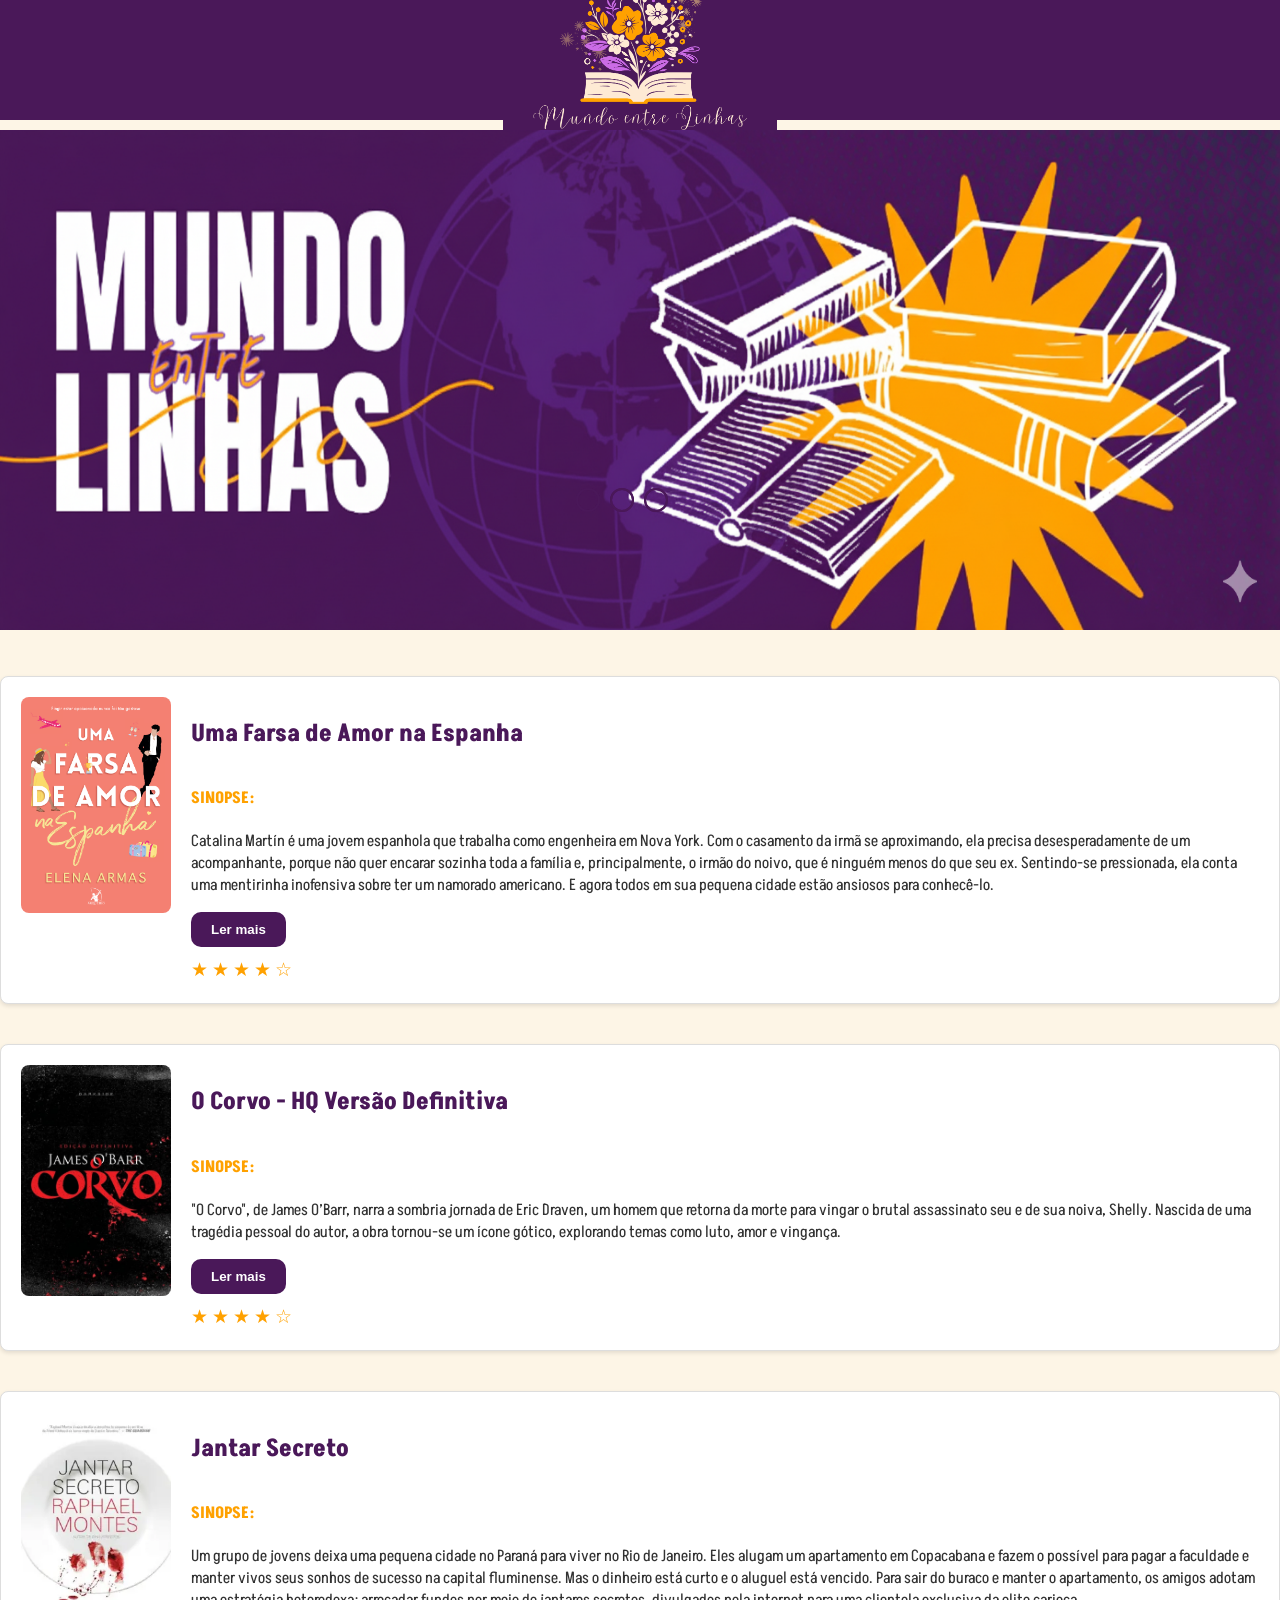
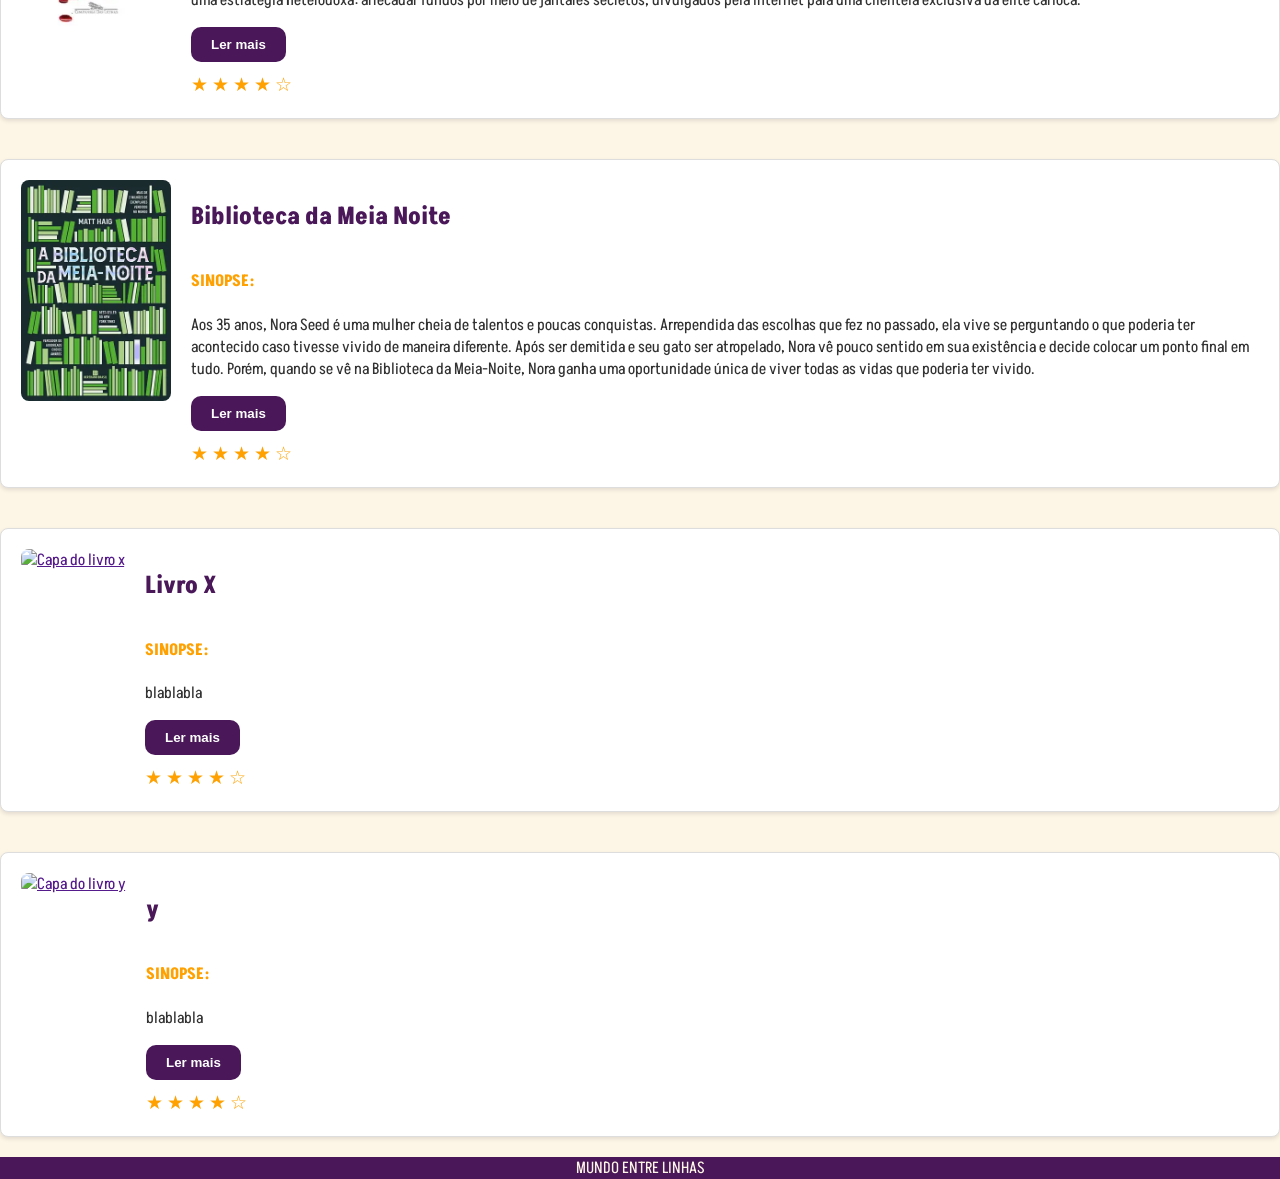
==== commit 99607695: "Add links das páginas" ====
--- a/livros/index.html
+++ b/livros/index.html
@@ -12,7 +12,6 @@
 
     <header>
         <div class="header-content">
-            <img src="../img/logo.png" alt="logoheader" class="logo">
             <img src="../img/logo.png" alt="logoheader" class="logo">
         </div>
     </header>
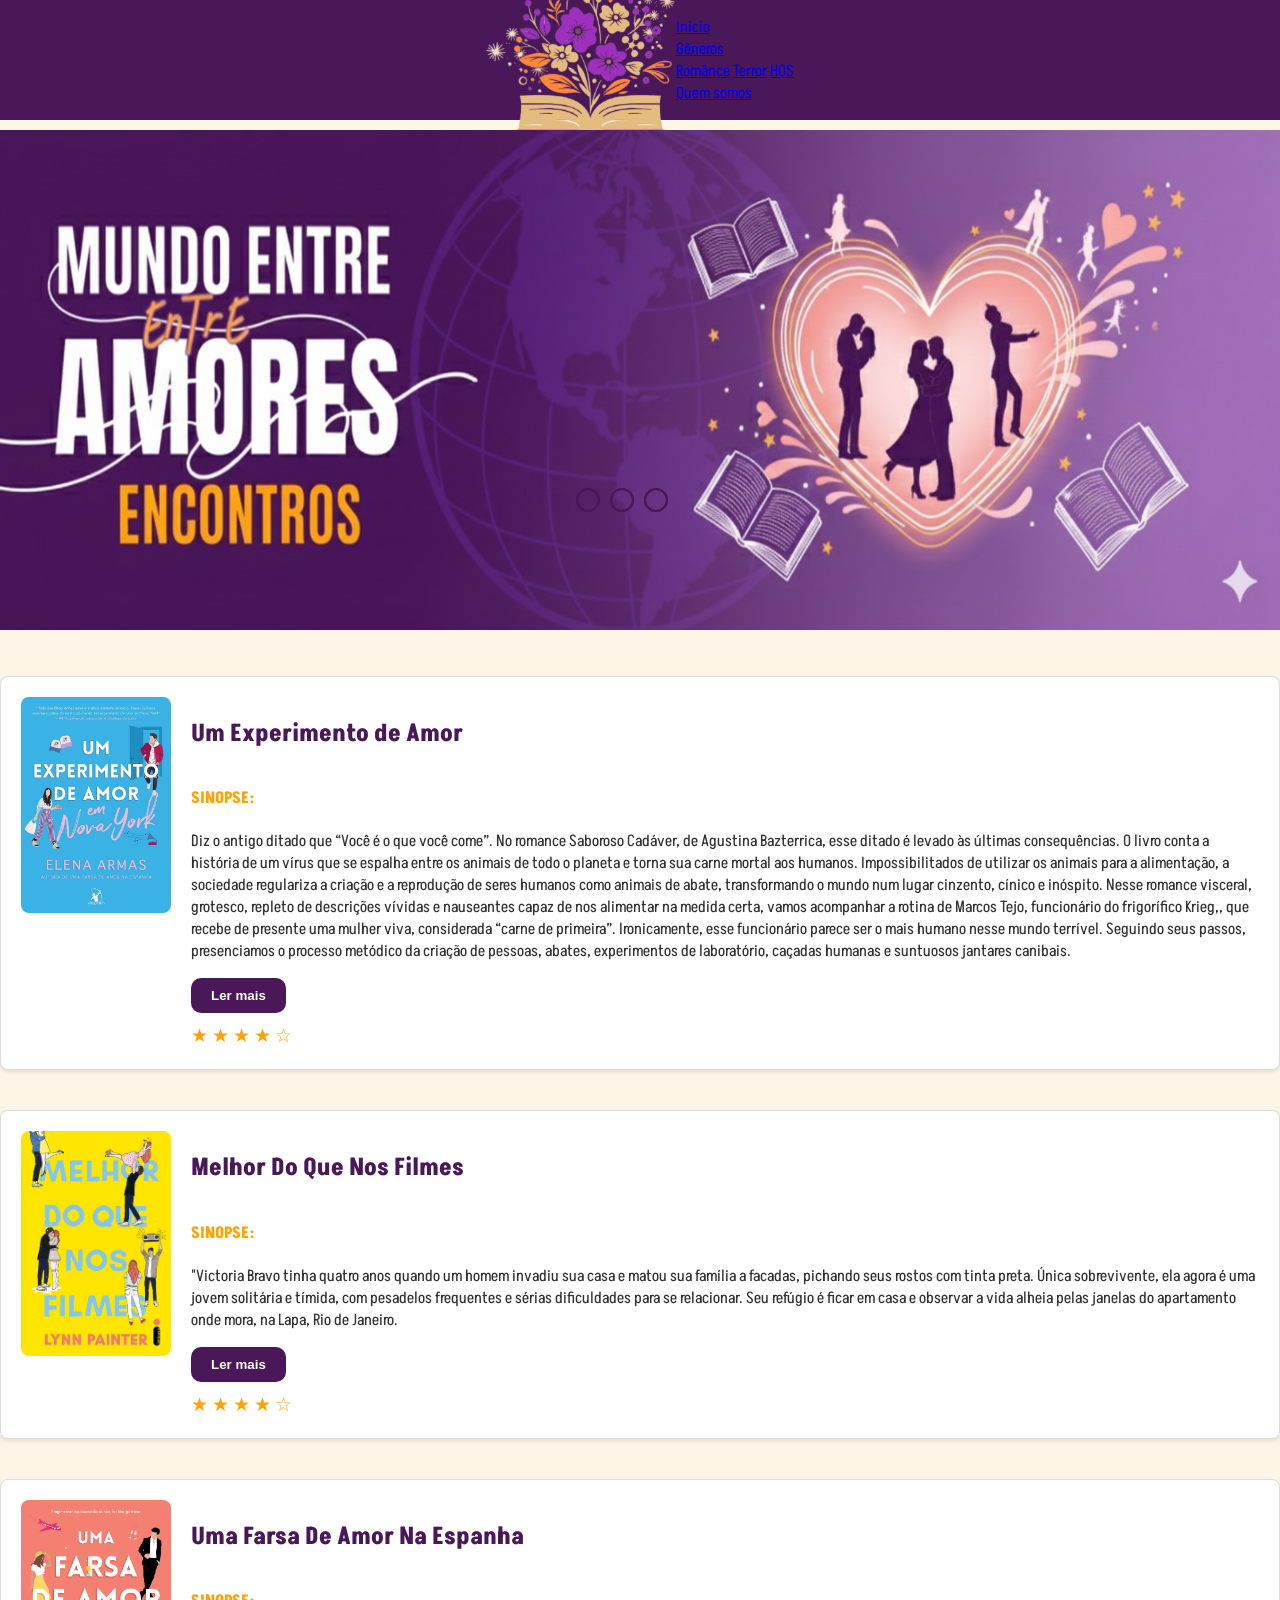
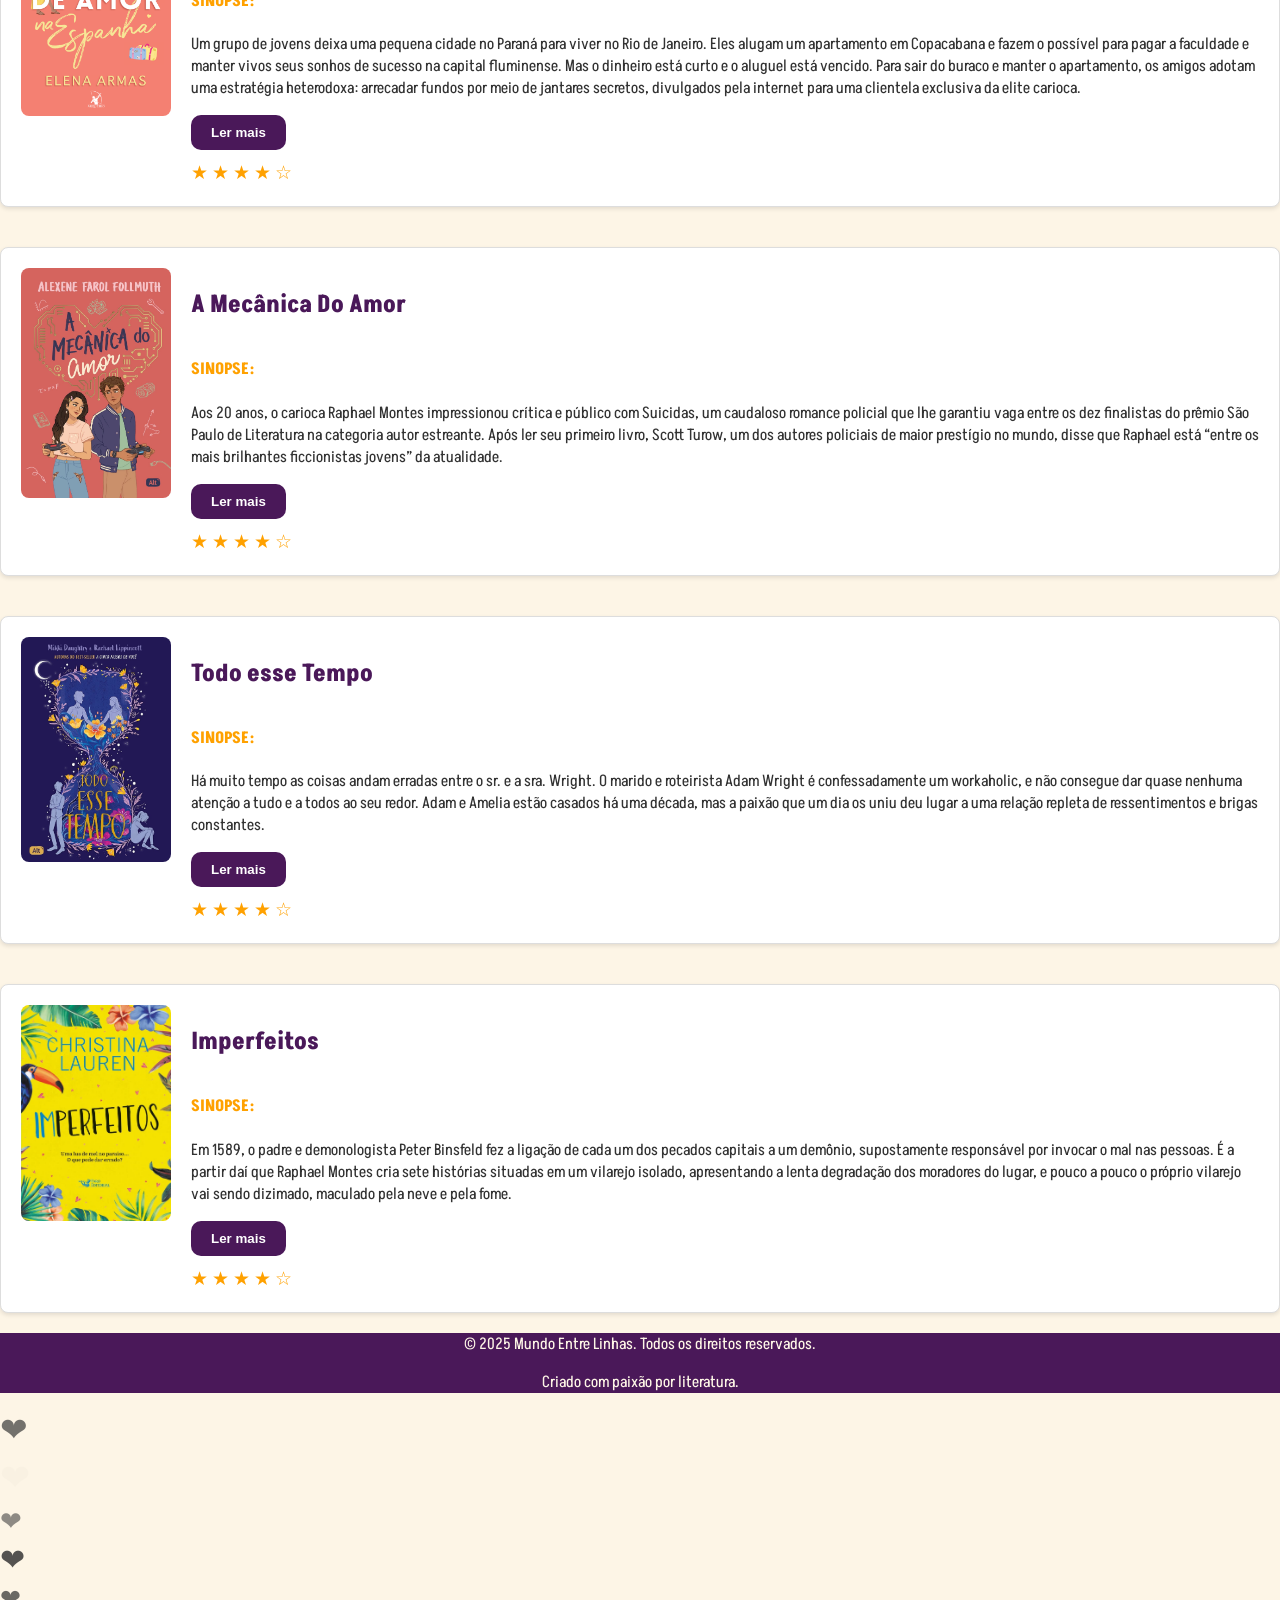
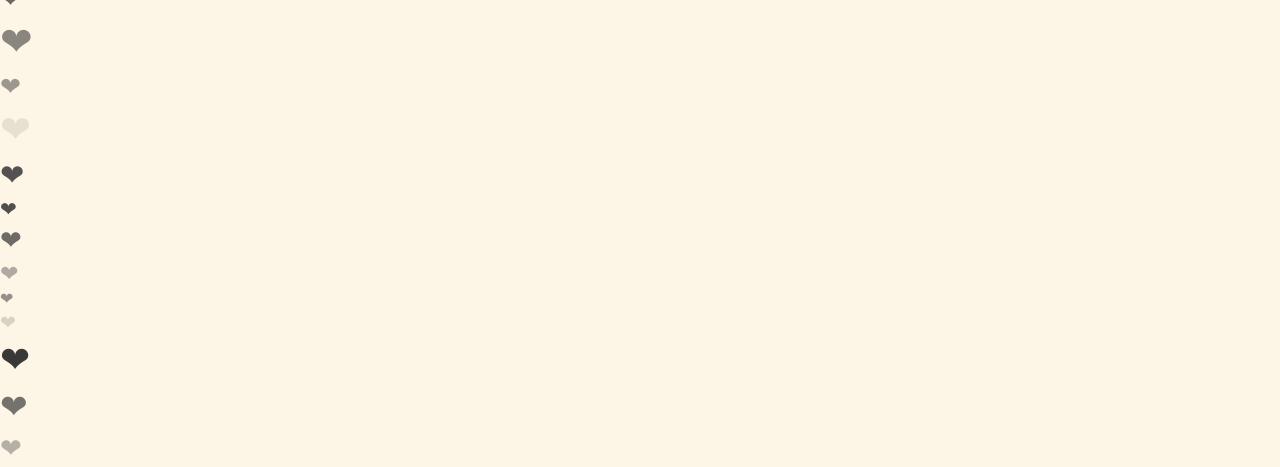
==== commit b24a3fc2: "codigo zip" ====
--- a/livros/index.html
+++ b/livros/index.html
@@ -12,7 +12,19 @@
 
     <header>
         <div class="header-content">
-            <img src="../img/logo.png" alt="logoheader" class="logo">
+            <img src="../img/favicon.png" alt="logoheader" class="logo">
+          <div class="cabecalho">
+              <a href="../index.html">Início</a>
+              <div class="dropdown">
+                <a href="#" class="dropdown-btn">Gêneros</a>
+                <div class="dropdown-content">
+                    <a href="../livros/index.html">Românce</a>
+                    <a href="../livros/macabro.html">Terror</a>
+                    <a href="../livros/aventura.html">HQS</a>
+                </div>
+              </div>
+              <a href="../quem_somos/quem-somos.html">Quem somos</a>
+          </div>
         </div>
     </header>
 
@@ -25,19 +37,19 @@
           <input type="radio" name="btn-radio" id="radio3">
    
           <div class="slide-box primeiro">
-            <img class="img-desktop" src="../img/Carrossel 1.png" alt="slide 1">
-            <img class="img-mobile" src="../img/Carrossel 1.jpeg" alt="slide 1">
+            <img class="img-desktop" src="../img/romance.1.jpeg" alt="slide 1">
+            <img class="img-mobile" src="../img/romance.1.jpeg" alt="slide 1">
           </div>
    
           <div class="slide-box">
-            <img class="img-desktop" src="../img/Carrossel 2.jpeg" alt="slide 2">
-            <img class="img-mobile" src="../img/Carrossel 2.jpeg" alt="slide 2">
+            <img class="img-desktop" src="../img/romance.2.jpeg" alt="slide 2">
+            <img class="img-mobile" src="../img/romance.2.jpeg" alt="slide 2">
           </div>
 
 
           <div class="slide-box">
-            <img class="img-desktop" src="../img/Carrossel.jpeg" alt="slide 3">
-            <img class="img-mobile" src="../img/Carrossel.jpeg" alt="slide 3">
+            <img class="img-desktop" src="../img/Carrossel Romance 3.png" alt="slide 3">
+            <img class="img-mobile" src="../img/Carrossel Romance 3.png" alt="slide 3">
           </div>
    
           <div class="nav-auto">
@@ -60,15 +72,14 @@
 
 <!-- Primeiro livro -->
 <div class="book">
-    <a href="https://www.amazon.com.br/farsa-amor-Espanha-Sucesso-TikTok/dp/6555652977"><img src="../img/Uma farsa de amor na espanha.png" alt="Capa do livro Uma Farsa de Amor na Espanha"></a>
+    <a href="https://www.amazon.com.br/experimento-amor-Nova-Sucesso-TikTok/dp/6555654740"><img src="../img/umexperimentode_amor.jpg" alt="Capa do livro Saboroso Cadáver"></a>
     <div class="book-content">
-        <h2 class="book-title">Uma Farsa de Amor na Espanha</h2>
+        <h2 class="book-title">Um Experimento de Amor</h2>
         <p class="book-description">
             <h4>SINOPSE:</h4>
-            Catalina Martín é uma jovem espanhola que trabalha como engenheira em Nova York. Com o casamento da irmã se aproximando, ela precisa desesperadamente de um acompanhante, porque não quer encarar sozinha 
-            toda a família e, principalmente, o irmão do noivo, que é ninguém menos do que seu ex.
-            <span class="extra-content"> Sentindo-se pressionada, ela conta uma mentirinha inofensiva sobre ter um namorado americano. E agora todos em sua pequena cidade estão ansiosos para conhecê-lo.</span>
-            <div id="aparecer" style="display: none;">Lina tem apenas um mês para encontrar alguém disposto a cruzar o Atlântico com ela e participar da sua farsa. Mesmo assim, quando Aaron Blackford, seu colega de trabalho, se candidata à vaga de namorado de faz de conta, ela se recusa a aceitar. Embora ele seja alto, charmoso e lindo de morrer, também é condescendente, exasperante e insuportável.</div>
+            Diz o antigo ditado que “Você é o que você come”. No romance Saboroso Cadáver, de Agustina Bazterrica, esse ditado é levado às últimas consequências. O livro conta a história de um vírus que se espalha entre os animais de todo o planeta e torna sua carne mortal aos humanos. Impossibilitados de utilizar os animais para a alimentação, a sociedade regulariza a criação e a reprodução de seres humanos como animais de abate, transformando o mundo num lugar cinzento, cínico e inóspito. Nesse romance visceral, grotesco, repleto de descrições vívidas e nauseantes capaz de nos alimentar na medida certa, vamos acompanhar a rotina de Marcos Tejo, funcionário do frigorífico Krieg,, que recebe de presente uma mulher viva, considerada “carne de primeira”. Ironicamente, esse funcionário parece ser o mais humano nesse mundo terrível. Seguindo seus passos, presenciamos o processo metódico da criação de pessoas, abates, experimentos de laboratório, caçadas humanas e suntuosos jantares canibais.
+            <span class="extra-content"> </span>
+            <div id="aparecer" style="display: none;">Publicado originalmente em 2017, Saboroso Cadáver ganhou o Prêmio Clarín Novela naquele mesmo ano, na Argentina. Três anos depois, a tradução americana do livro recebeu o Ladies of Horror Fiction Award como melhor romance de 2020. Além disso, de acordo com o jornal Washington Post, foi um dos melhores lançamentos de horror, ficção científica e fantasia de 2020, ao lado de Temporada de Caça, de Stephen Graham Jones.</div>
 <!--ARRUMAR O ID APARECER PARA QUE APAREÇA SÓ DEPOIS QUE A PESSOA CLICAR NO BOTÃO!-->
         </p>
         <button class="read-more" onclick='minhafuncao()'>Ler mais</button>
@@ -78,15 +89,13 @@
    
         <!-- Segundo livro -->
         <div class="book">
-            <a href="https://www.amazon.com.br/Corvo-Edi%C3%A7%C3%A3o-Definitiva-James-Obarr/dp/859454118X"><img src="../img/O corvo.jpeg" alt="Capa do livro O Corvo"></a>
-            <div class="book-content">
-                <h2 class="book-title">O Corvo - HQ Versão Definitiva</h2>
-                <p class="book-description">
-                    <h4>SINOPSE:</h4>
-                    "O Corvo", de James O’Barr, narra a sombria jornada de Eric Draven, um homem que retorna da morte para vingar o brutal assassinato seu e de sua noiva, Shelly. 
-                    Nascida de uma tragédia pessoal do autor, a obra tornou-se um ícone gótico, explorando temas como luto, amor e vingança.
-                    <div id="aparecer2" style="display: none;" > A mística da HQ foi amplificada pela trágica morte do ator Brandon Lee durante as filmagens da sua adaptação para o cinema. Esta "Edição Definitiva" é a versão mais completa do clássico, reunindo a história original, trinta páginas de artes inéditas e uma sequência que o autor não havia incluído na primeira publicação. 
-                      É a oportunidade ideal para conhecer ou revisitar esta poderosa e melancólica história sobre a força do amor verdadeiro contra a morte.</div>
+            <a href="https://www.amazon.com.br/Melhor-do-que-nos-filmes/dp/6555607289"><img src="../img/melhorquenosfilmes.jpg" alt="Capa do livro Uma mulher no escuro"></a>
+            <div class="book-content">
+                <h2 class="book-title">Melhor Do Que Nos Filmes </h2>
+                <p class="book-description">
+                    <h4>SINOPSE:</h4>
+                    "Victoria Bravo tinha quatro anos quando um homem invadiu sua casa e matou sua família a facadas, pichando seus rostos com tinta preta. Única sobrevivente, ela agora é uma jovem solitária e tímida, com pesadelos frequentes e sérias dificuldades para se relacionar. Seu refúgio é ficar em casa e observar a vida alheia pelas janelas do apartamento onde mora, na Lapa, Rio de Janeiro.
+                    <div id="aparecer2" style="display: none;" > Mas o passado bate à sua porta, e ela não sabe mais em quem pode confiar. Obrigada a enfrentar sua própria tragédia, Victoria embarca em uma jornada de amadurecimento e descoberta que a levará a zonas obscuras, mas também revelará as possibilidades do amor. Um psiquiatra, um amigo feito pela internet e um possível namorado ― qual dos três homens está usando tudo o que sabe para aterrorizar a vida de Vic? E o que afinal ele quer com ela?</div>
                 </p>
                 <button class="read-more" onclick='minhafuncao2()'>Ler mais</button>
                 <div class="stars">&#9733; &#9733; &#9733; &#9733; &#9734;</div>
@@ -95,9 +104,9 @@
    
         <!-- Terceiro livro -->
         <div class="book">
-            <a href="https://www.amazon.com.br/Jantar-secreto-Raphael-Montes/dp/8535928359/ref=mp_s_a_1_1?adgrpid=123641318521&dib=eyJ2IjoiMSJ9.0y3mmmr0ky6iMopE4E4yKA.qjTxJ8LO-Sf-I7RsNr-LJVoPY7rLSDq-4Od5zRXhsLQ&dib_tag=se&hvadid=595806521001&hvdev=m&hvlocphy=1001776&hvnetw=g&hvqmt=e&hvrand=2717986460272836372&hvtargid="><img src="../img/Jantar Secreto.webp" alt="Capa do liro Jantar Secreto"></a>
-            <div class="book-content">
-                <h2 class="book-title">Jantar Secreto</h2>
+            <a href="https://www.amazon.com.br/farsa-amor-Espanha-Sucesso-TikTok/dp/6555652977"><img src="../img/Uma farsa de amor na espanha.png" alt="Capa do liro Jantar Secreto"></a>
+            <div class="book-content">
+                <h2 class="book-title">Uma Farsa De Amor Na Espanha</h2>
                 <p class="book-description">
                     <h4>SINOPSE:</h4>
                     Um grupo de jovens deixa uma pequena cidade no Paraná para viver no Rio de Janeiro. Eles alugam um apartamento em Copacabana e fazem o possível para pagar a faculdade e manter vivos seus sonhos de sucesso na capital fluminense. Mas o dinheiro está curto e o aluguel está vencido. Para sair do buraco e manter o apartamento, os amigos adotam uma estratégia heterodoxa: arrecadar fundos por meio de jantares secretos, 
@@ -111,15 +120,14 @@
    
         <!-- Quarto livro -->
         <div class="book">
-            <a href="https://www.amazon.com.br/Biblioteca-Meia-Noite-Matt-Haig/dp/6558380544/ref=asc_df_6558380544?mcid=86588004c5d4328191f9aa81dad1d7d7&tag=googleshopp00-20&linkCode=df0&hvadid=709884550039&hvpos=&hvnetw=g&hvrand=5884955244930050721&hvpone=&hvptwo=&hvqmt=&hvdev=c&hvdvcmdl=&hvlocint=&hvlocphy=1001776&hvtargid=pla-1416461779406&psc=1&language=pt_BR&gad_source=1"><img src="../img/Biblioteca da Meia Noite.webp" alt="Capa do livro Biblioteca da Meia Noite"></a>
+            <a href="https://www.amazon.com.br/mec%C3%A2nica-amor-Alexene-Farol-Follmuth/dp/6588131992"><img src="../img/mecanica_amor.jpg" alt="Capa do livro Dias perfeitos"></a>
             <div class="book-content">  
-                <h2 class="book-title">Biblioteca da Meia Noite</h2>
-                <p class="book-description">
-                    <h4>SINOPSE:</h4>
-                    Aos 35 anos, Nora Seed é uma mulher cheia de talentos e poucas conquistas. Arrependida das escolhas que fez no passado, ela vive se perguntando o que poderia ter acontecido caso tivesse vivido de maneira diferente. Após ser demitida e seu gato ser atropelado, Nora vê pouco sentido em sua existência e decide colocar um ponto final em tudo. 
-                    Porém, quando se vê na Biblioteca da Meia-Noite, Nora ganha uma oportunidade única de viver todas as vidas que poderia ter vivido.
-                    <div id="aparecer4" style="display: none;">Neste lugar entre a vida e a morte, e graças à ajuda de uma velha amiga, Nora pode, finalmente, se mudar para a Austrália, reatar relacionamentos antigos – ou começar outros –, ser uma estrela do rock, uma glaciologista, uma nadadora olímpica... enfim, as opções são infinitas. 
-                      Mas será que alguma dessas outras vidas é realmente melhor do que a que ela já tem?</div>
+                <h2 class="book-title">A Mecânica Do Amor</h2>
+                <p class="book-description">
+                    <h4>SINOPSE:</h4>
+                    Aos 20 anos, o carioca Raphael Montes impressionou crítica e público com Suicidas, um caudaloso romance policial que lhe garantiu vaga entre os dez finalistas do prêmio São Paulo de Literatura na categoria autor estreante. Após ler seu primeiro livro, Scott Turow, um dos autores policiais de maior prestígio no mundo, disse que Raphael está “entre os mais brilhantes ficcionistas jovens” da atualidade. 
+                    <div id="aparecer4" style="display: none;">Ele certamente redefinirá a literatura policial brasileira e vai surgir como uma figura da cena literária mundial.” Agora, aos 23 anos, ele lança seu segundo livro, Dias perfeitos, romance que confirma seu talento e certamente vai expandir sua já considerável cota de fãs.
+O protagonista do livro é Téo, um jovem e solitário estudante de medicina que divide seu tempo entre cuidar da mãe paraplégica e dissecar cadáveres nas aulas de anatomia.</div>
                 </p>
                 <button class="read-more" onclick='minhafuncao4()'>Ler mais</button>
                 <div class="stars">&#9733; &#9733; &#9733; &#9733; &#9734;</div>
@@ -128,13 +136,13 @@
    
         <!-- Quinto livro -->
         <div class="book">
-            <a href=""><img src="" alt="Capa do livro x"></a>
-            <div class="book-content">
-                <h2 class="book-title">Livro X</h2>
-                <p class="book-description">
-                    <h4>SINOPSE:</h4>
-                   blablabla
-                    <div id="aparecer5" style="display: none;">blabla</div>
+            <a href="https://www.amazon.com.br/Todo-esse-tempo-Rachael-Lippincott/dp/6588131089"><img src="../img/todoessetempo.jpg" alt="Capa do livro x"></a>
+            <div class="book-content">
+                <h2 class="book-title">Todo esse Tempo</h2>
+                <p class="book-description">
+                    <h4>SINOPSE:</h4>
+                   Há muito tempo as coisas andam erradas entre o sr. e a sra. Wright. O marido e roteirista Adam Wright é confessadamente um workaholic, e não consegue dar quase nenhuma atenção a tudo e a todos ao seu redor. Adam e Amelia estão casados há uma década, mas a paixão que um dia os uniu deu lugar a uma relação repleta de ressentimentos e brigas constantes.
+                    <div id="aparecer5" style="display: none;">Determinados a dar uma última chance ao casamento, eles decidem passar um fim de semana romântico em um lugar aconchegante, bucólico e nada comum. No entanto, o que seria um retiro de reencontro se transforma em uma tempestade de neve onde perdemos a visibilidade diante de um jogo de ressentimentos, segredos e obsessão. Prepare-se para uma leitura eletrizante, onde nada é o que parece ser.</div>
                 </p>
                 <button class="read-more" onclick='minhafuncao5()'>Ler mais</button>
                 <div class="stars">&#9733; &#9733; &#9733; &#9733; &#9734;</div>
@@ -143,13 +151,13 @@
    
         <!-- Sexto livro -->
         <div class="book">
-            <a href=""><img src="" alt="Capa do livro y"></a>
-            <div class="book-content">
-                <h2 class="book-title">y</h2>
-                <p class="book-description">
-                    <h4>SINOPSE:</h4>
-                    blablabla
-                    <div id="aparecer6"style="display: none;">blabla</div>
+            <a href="https://www.amazon.com.br/Imperfeitos-Christina-Lauren/dp/6559571289"><img src="../img/imperfeitos.jpg" alt="Capa do livro y"></a>
+            <div class="book-content">
+                <h2 class="book-title">Imperfeitos</h2>
+                <p class="book-description">
+                    <h4>SINOPSE:</h4>
+                    Em 1589, o padre e demonologista Peter Binsfeld fez a ligação de cada um dos pecados capitais a um demônio, supostamente responsável por invocar o mal nas pessoas. É a partir daí que Raphael Montes cria sete histórias situadas em um vilarejo isolado, apresentando a lenta degradação dos moradores do lugar, e pouco a pouco o próprio vilarejo vai sendo dizimado, maculado pela neve e pela fome.
+                    <div id="aparecer6"style="display: none;">As histórias podem ser lidas em qualquer ordem, sem prejuízo de sua compreensão, mas se relacionam de maneira complexa, de modo que ao término da leitura as narrativas convergem para uma única e surpreendente conclusão.</div>
                 </p>
                 <button class="read-more" onclick='minhafuncao6()'>Ler mais</button>
                 <div class="stars">&#9733; &#9733; &#9733; &#9733; &#9734;</div>
@@ -159,76 +167,39 @@
     </div>    
 
 
-   <footer>
-     MUNDO ENTRE LINHAS
+   <footer class="site-footer">
+        <p>© 2025 Mundo Entre Linhas. Todos os direitos reservados.</p>
+        <p>Criado com paixão por literatura.</p>
    </footer>
-
-
-   <script>
-
-
-    function minhafuncao() {
-        var x = document.getElementById("aparecer");
-        if (x.style.display === "none") {
-          x.style.display = "block";
-        } else {
-          x.style.display = "none";
-        }
-      }
-
-
-    function minhafuncao2() {
-        var x = document.getElementById("aparecer2");
-        if (x.style.display === "none") {
-          x.style.display = "block";
-        } else {
-          x.style.display = "none";
-        }
-      }
-
-
-    function minhafuncao3() {
-        var x = document.getElementById("aparecer3");
-        if (x.style.display === "none") {
-          x.style.display = "block";
-        } else {
-          x.style.display = "none";
-        }
-      }
-
-
-    function minhafuncao4() {
-        var x = document.getElementById("aparecer4");
-        if (x.style.display === "none") {
-          x.style.display = "block";
-        } else {
-          x.style.display = "none";
-        }
-      }
-
-
-    function minhafuncao5() {
-        var x = document.getElementById("aparecer5");
-        if (x.style.display === "none") {
-          x.style.display = "block";
-        } else {
-          x.style.display = "none";
-        }
-      }
-
-
-    function minhafuncao6() {
-        var x = document.getElementById("aparecer6");
-        if (x.style.display === "none") {
-          x.style.display = "block";
-        } else {
-          x.style.display = "none";
-        }
-      }
-
-
-   </script>
-
+   
+
+
+   <script src="../script.js"></script>
+   <div class="hearts-container"></div>
+   
+  <script> const container = document.querySelector('.hearts-container');
+
+function createHeart() {
+  const heart = document.createElement('div');
+  heart.classList.add('heart');
+  heart.textContent = '❤';
+
+  // posição e tamanho aleatórios
+  heart.style.left = Math.random() * 100 + 'vw';
+  heart.style.fontSize = 15 + Math.random() * 25 + 'px';
+  heart.style.animationDuration = 4 + Math.random() * 3 + 's';
+  heart.style.opacity = Math.random();
+
+  container.appendChild(heart);
+
+ 
+  setTimeout(() => {
+    heart.remove();
+  }, 7000);
+}
+
+// criar corações infinitamente
+setInterval(createHeart, 100);</script>
 
 </body>
-</html>
+</html>
